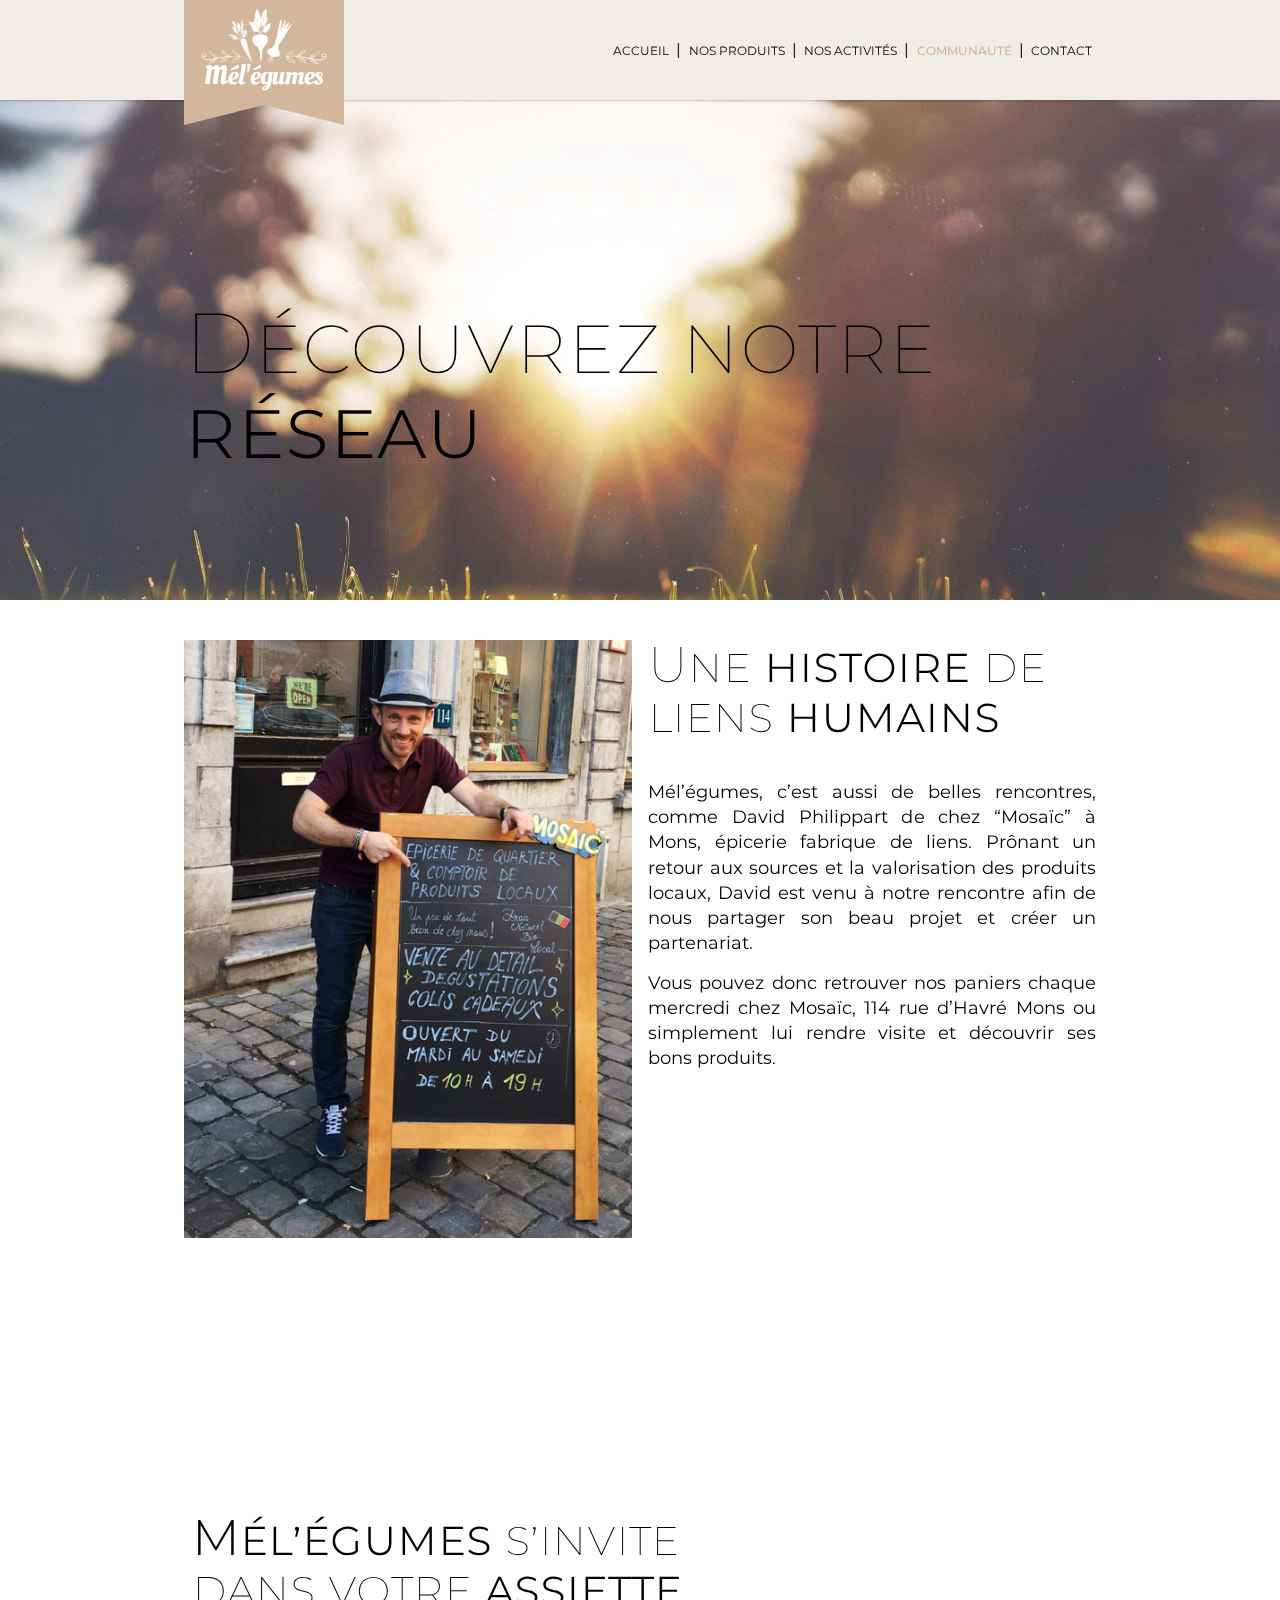
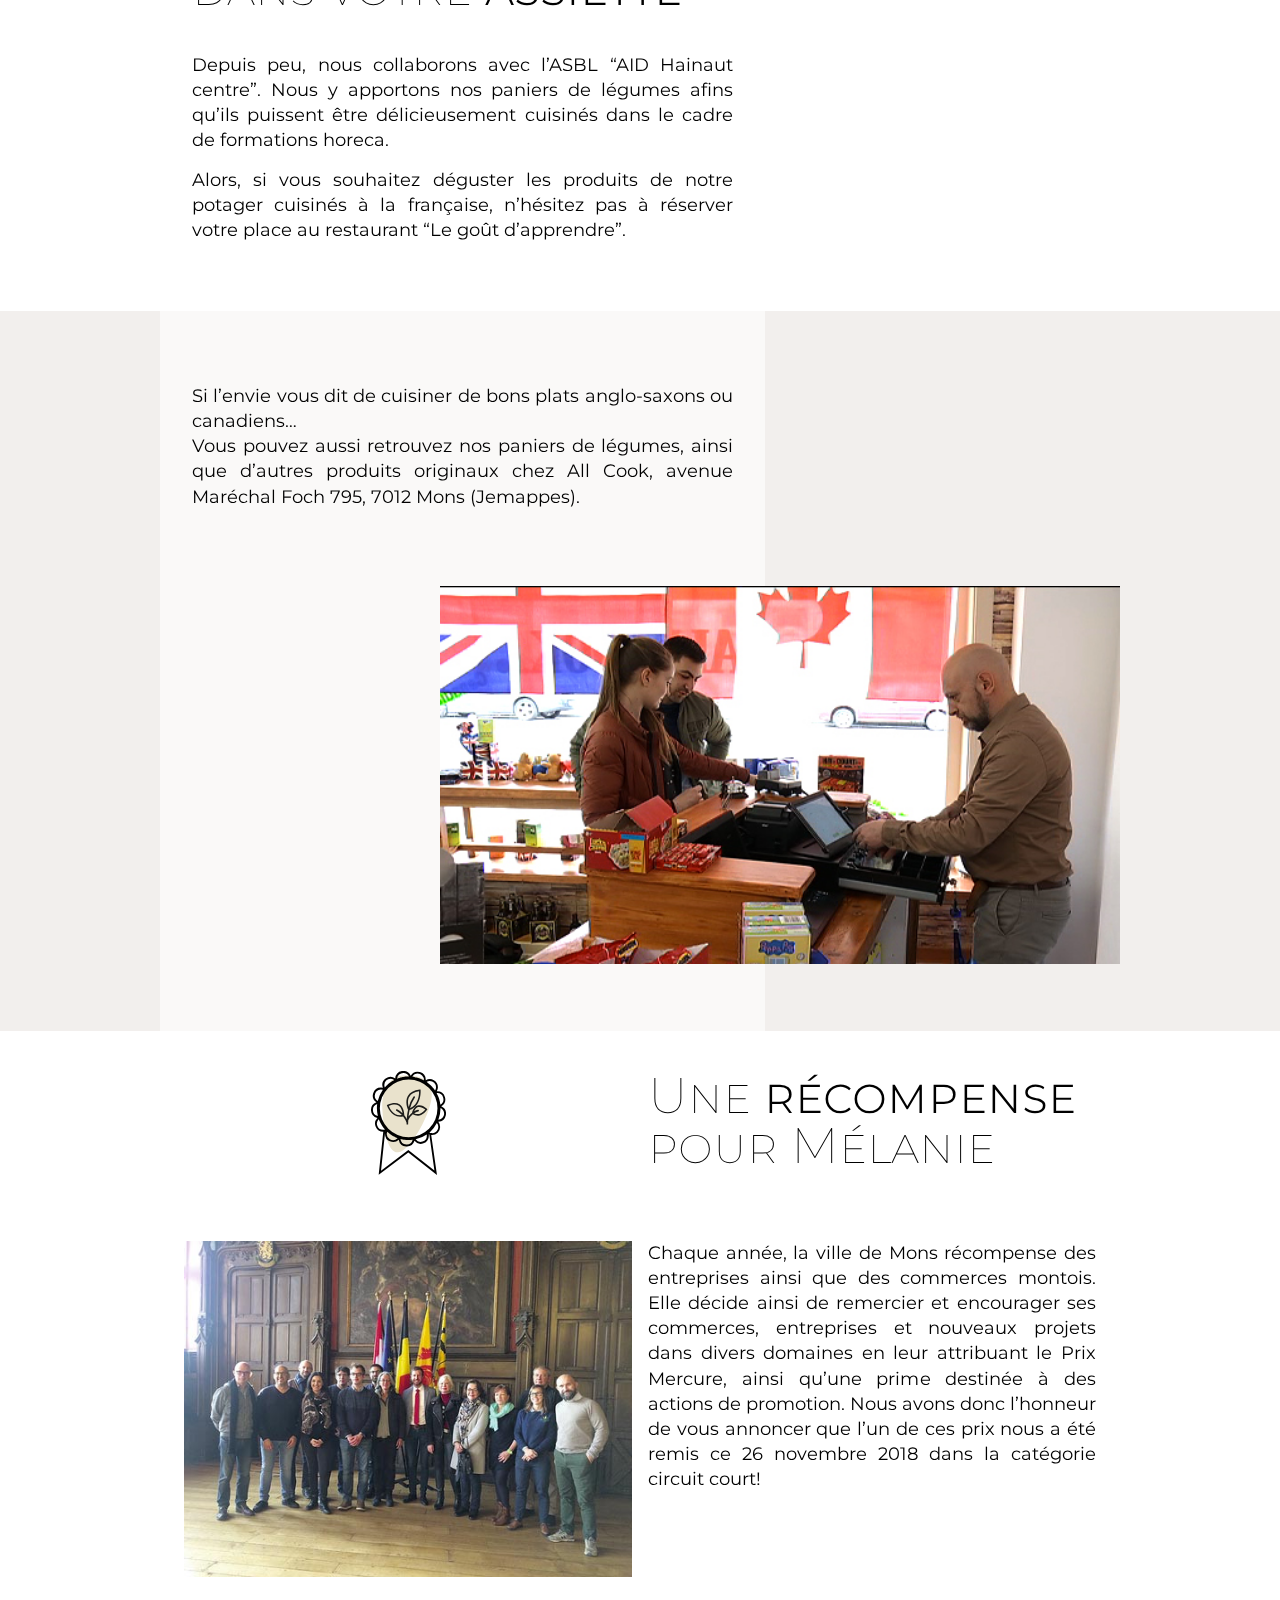
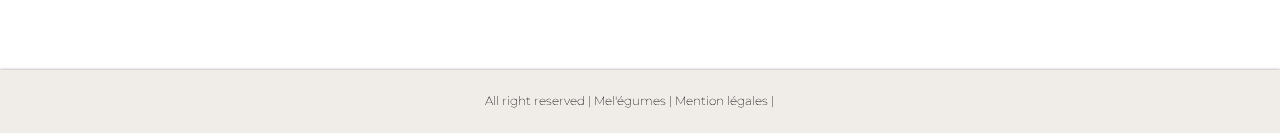
==== communaute.html @ 10652b80 "Communauté: mise en page bureau" ====
<!DOCTYPE html>
<html lang="fr">
<head>
    <meta charset="UTF-8">
    <meta name="viewport" content="width=device-width, initial-scale=1.0">
    <meta http-equiv="X-UA-Compatible" content="ie=edge">
    <title>Mél'égumes - Communauté</title>
    <link rel="stylesheet" href="css/communaute.css">
</head>
<body>
    <header>
        <div class="wrapper header">
            <!-- Logo -->
            <div class="logoCont">
                <img class="logomel" src="img/logo_melegumes.svg" alt="Logo Mél'égumes">
                <svg class="bannerSvg" height="50" width="160">
                    <polygon points="0,0 0,25 80,5 160,25 160,0"/>
                </svg>
            </div>
            <!-- Menu -->
            <div class="menuButton">
                <button onclick="showMenu()">☰</button>
            </div>
            <nav id = "menu">
                <ul class="menu">
                    <li><a href="index.html">Accueil </a> <span class="menu-separator">|</span></li>
                    <li><a href="nos-produits.html">Nos produits </a> <span class="menu-separator">|</span></li>
                    <li><a href="nos-activites.html">Nos activités </a> <span class="menu-separator">|</span></li>
                    <li><a href="communaute.html" class="currentNav">Communauté </a> <span class="menu-separator">|</span></li>
                    <li><a href="contact.html">Contact </a></li>
                </ul>
            </nav>
        </div>
        <script src="js/menu.js"></script>
    </header>

    <section class="intro firstSection parallax-window" data-parallax="scroll" data-image-src="img/commu/bg1.jpg">
        <div class="wrapper">
            <h2>Découvrez notre <strong>réseau</strong></h2>
        </div>
    </section>

    <section class="histoire">
        <div class="wrapper">
            <div class="txtCont">
                <h2>Une <strong>histoire</strong> de liens <strong>humains</strong></h2>
                <p>Mél’égumes, c’est aussi de belles rencontres, comme David Philippart de chez “Mosaïc” à Mons, épicerie fabrique de liens.
                    Prônant un retour aux sources et la valorisation des produits locaux, David est venu à notre rencontre afin de nous partager son beau projet et créer un partenariat.</p>
                <p>Vous pouvez donc retrouver nos paniers chaque mercredi chez Mosaïc, 114 rue d’Havré Mons ou simplement lui rendre visite et découvrir ses bons produits.</p>
            </div> 
            <div class="imgCont">
                <img src="img/commu/img1.jpg" alt="David Philippart et sa boutique Mosaïc">
            </div>
        </div>
    </section>

    <section class="imageFond parallax-window" data-parallax="scroll" data-image-src="img/commu/bg2.jpg"></section>

    <section class="assiette">
        <div class="wrapper">
            <div class="secWrapper">
                <h2><strong>Mél’égumes</strong> s’invite dans votre <strong>assiette</strong></h2>
                <p>Depuis peu, nous collaborons avec l’ASBL “AID Hainaut centre”. Nous y apportons nos paniers de légumes afins qu’ils puissent être délicieusement cuisinés dans le cadre de formations horeca.</p>
                <p class="bigSpace">Alors, si vous souhaitez déguster les produits de notre potager cuisinés à la française, n’hésitez pas à réserver votre place au restaurant “Le goût d’apprendre”.</p>
                <p>Si l’envie vous dit de cuisiner de bons plats anglo-saxons ou canadiens… <br> Vous pouvez aussi retrouvez nos paniers de légumes, ainsi que d’autres produits originaux chez All Cook, avenue Maréchal Foch 795, 7012 Mons (Jemappes).</p>
            </div>
            <div class="imgCont">
                <img src="img/commu/img2.jpg" alt="Un magasin canadien">
            </div>
        </div>
    </section>

    <section class="recompense">
        <div class="wrapper">
            <div class="svgCont">
                <img src="img/commu/icone_prix.svg" alt="Picto prix mercure" width="75px">
            </div>
            <h2>Une <strong>récompense</strong> pour Mélanie</h2>
            <div class="txtCont">
                <p>Chaque année, la ville de Mons récompense des entreprises ainsi que des commerces montois. Elle décide ainsi de remercier et encourager ses commerces, entreprises et nouveaux projets dans divers domaines en leur attribuant le Prix Mercure, ainsi qu’une prime destinée à des actions de promotion. Nous avons donc l’honneur de vous annoncer que l’un de ces prix nous a été remis ce 26 novembre 2018 dans la catégorie circuit court!</p>
            </div>
            <div class="imgCont">
                <img src="img/commu/img3.jpg" alt="Mélanie à la cérémonie du prix Mercure">
            </div>
        </div>
    </section>
    

    <footer>
        <div class="wrapper">
            <p class="textFooter">All right reserved | Mel'égumes | Mention légales | </p>
            <p class="footButton"><a href="https://www.facebook.com/M%C3%A9l%C3%A9gumes-1118822338164204/"><i class="fab fa-facebook-square"></i></a><a href="https://www.instagram.com/mel_egumes_mons/"><i class="fab fa-instagram"></i></a></p>
        </div>
    </footer>

    <script src="vendor/jquery-3.3.1.min.js"></script>
    <script src="vendor/parallax.min.js"></script>
</body>
</html>
---- css/communaute.css ----
/* http://meyerweb.com/eric/tools/css/reset/ 
   v2.0 | 20110126
   License: none (public domain)
*/
@import url("https://fonts.googleapis.com/css?family=Cantarell:400,400i,700");
@import url("https://fonts.googleapis.com/css?family=Montserrat:100,200,300,400,500,700");
@import url("https://fonts.googleapis.com/css?family=Oleo+Script:400,700");
html, body, div, span, applet, object, iframe,
h1, h2, h3, h4, h5, h6, p, blockquote, pre,
a, abbr, acronym, address, big, cite, code,
del, dfn, em, img, ins, kbd, q, s, samp,
small, strike, strong, sub, sup, tt, var,
b, u, i, center,
dl, dt, dd, ol, ul, li,
fieldset, form, label, legend,
table, caption, tbody, tfoot, thead, tr, th, td,
article, aside, canvas, details, embed,
figure, figcaption, footer, header, hgroup,
menu, nav, output, ruby, section, summary,
time, mark, audio, video {
  margin: 0;
  padding: 0;
  border: 0;
  font-size: 100%;
  font: inherit;
  vertical-align: baseline;
}

/* HTML5 display-role reset for older browsers */
article, aside, details, figcaption, figure,
footer, header, hgroup, menu, nav, section {
  display: block;
}

body {
  line-height: 1;
}

ol, ul {
  list-style: none;
}

blockquote, q {
  quotes: none;
}

blockquote:before, blockquote:after,
q:before, q:after {
  content: '';
  content: none;
}

table {
  border-collapse: collapse;
  border-spacing: 0;
}

html {
  -webkit-box-sizing: border-box;
          box-sizing: border-box;
  font-family: 'Montserrat', sans-serif;
  font-size: 100%;
  overflow-x: hidden;
}

*, *:before, *:after {
  -webkit-box-sizing: inherit;
          box-sizing: inherit;
}

body {
  margin: 0;
  padding: 0;
  overflow-x: hidden;
}

.wrapper {
  max-width: 60em;
  margin: 0 auto;
  padding: 0 1.5em;
  height: 100%;
}

.espace {
  height: 500px;
}

.invisible {
  display: none;
}

header {
  position: fixed;
  top: 0;
  left: 0;
  z-index: 100;
  width: 100%;
  height: 4.375em;
  background-color: #f0ede9;
  -webkit-box-shadow: 0 1px 2px #0000003d;
          box-shadow: 0 1px 2px #0000003d;
}

.firstSection {
  margin-top: 4.375em;
}

.header {
  display: -webkit-box;
  display: -ms-flexbox;
  display: flex;
  -webkit-box-pack: justify;
      -ms-flex-pack: justify;
          justify-content: space-between;
  -webkit-box-align: center;
      -ms-flex-align: center;
          align-items: center;
  height: 100%;
  padding-left: 0;
}

.logoCont {
  display: -webkit-box;
  display: -ms-flexbox;
  display: flex;
  -webkit-box-align: center;
      -ms-flex-align: center;
          align-items: center;
  -webkit-box-pack: center;
      -ms-flex-pack: center;
          justify-content: center;
  width: 7.5em;
  height: 100%;
  background-color: #dead65;
}

.bannerSvg {
  display: none;
  fill: #dead65;
}

.logomel {
  height: 85%;
  -ms-grid-column-align: end;
      justify-self: end;
  fill: white;
}

.menuButton button {
  border: none;
  font-size: 38px;
  background-color: transparent;
  padding: 0;
}

nav {
  position: fixed;
  right: calc( -100vw + 7.5em);
  top: 4.375em;
  z-index: 1;
  background-color: #f0ede9;
  height: 100%;
  text-transform: uppercase;
  -ms-grid-column-align: end;
      justify-self: end;
  width: calc(100vw - 7.5em);
  -webkit-transition: -webkit-transform 0.5s;
  transition: -webkit-transform 0.5s;
  -o-transition: transform 0.5s;
  transition: transform 0.5s;
  transition: transform 0.5s, -webkit-transform 0.5s;
}

.showNav {
  -webkit-transform: translateX(calc( -100vw + 7.5em));
      -ms-transform: translateX(calc( -100vw + 7.5em));
          transform: translateX(calc( -100vw + 7.5em));
  -webkit-transition: -webkit-transform 0.5s;
  transition: -webkit-transform 0.5s;
  -o-transition: transform 0.5s;
  transition: transform 0.5s;
  transition: transform 0.5s, -webkit-transform 0.5s;
}

.menu {
  margin: 0;
  padding: 0;
  list-style: none;
}

.menu li {
  font-family: 'Montserrat', sans-serif;
  font-weight: 300;
  text-align: right;
}

.menu li a {
  text-decoration: none;
  color: #000;
  display: inline-block;
  width: 100%;
  font-size: 1.25em;
  padding: 0.6em 1.25em 0.6em 0;
}

.menu li a:hover {
  background-color: #dead65;
}

.menu .menu-separator {
  display: none;
}

.menu .currentNav {
  background-color: #dead65;
  font-weight: 500;
}

@media screen and (max-height: 350px) {
  nav {
    width: 10.625em;
  }
  .menu li a {
    font-size: 1.125em;
    padding: 0.66667em 0.66667em;
  }
}

@media screen and (min-width: 415px) {
  nav {
    right: -13.75em;
    width: 13.75em;
  }
  .showNav {
    -webkit-transform: translateX(-13.75em);
        -ms-transform: translateX(-13.75em);
            transform: translateX(-13.75em);
  }
}

@media screen and (min-width: 801px) {
  header {
    height: 6.25em;
  }
  .header {
    padding-left: 1.5em;
  }
  .firstSection {
    margin-top: 6.25em;
  }
  .logoCont {
    width: 10em;
    position: relative;
  }
  .bannerSvg {
    display: block;
    position: absolute;
    left: 0;
    bottom: -3.125em;
  }
  nav {
    position: static;
    -webkit-transform: unset;
        -ms-transform: unset;
            transform: unset;
    width: unset;
    height: unset;
    -webkit-transition: none;
    -o-transition: none;
    transition: none;
  }
  .menuButton {
    display: none;
  }
  .menu li {
    display: inline;
    font-weight: 400;
  }
  .menu li a {
    padding: 0.3125em;
    display: inline;
    font-size: 0.75em;
  }
  .menu li a:hover {
    background-color: unset;
    color: #dead65;
  }
  .menu .menu-separator {
    display: unset;
  }
  .menu .currentNav {
    background-color: unset;
    color: #dead65;
  }
  .showNav {
    -webkit-transform: none;
        -ms-transform: none;
            transform: none;
    -webkit-transition: none;
    -o-transition: none;
    transition: none;
  }
}

.logoCont {
  background-color: #d2b79d;
}

.bannerSvg {
  fill: #d2b79d;
}

.menu li a:hover, .menu .currentNav {
  background-color: #d2b79d;
  color: white;
}

@media screen and (min-width: 769px) {
  .menu li a:hover {
    background-color: unset;
    color: #d2b79d;
  }
  .menu .currentNav {
    background-color: unset;
    color: #d2b79d;
  }
}

h2 {
  font-variant: small-caps;
  font-size: 2em;
  font-weight: 300;
  margin-bottom: .8em;
}

strong {
  font-weight: 500;
}

p {
  font-size: 1.125em;
  margin-bottom: .8em;
  line-height: 1.4em;
  text-align: justify;
}

img {
  width: 100%;
}

.imgCont {
  min-width: 100%;
}

.intro {
  padding-top: 1.25em;
  height: 13.75em;
}

.intro h2 {
  font-size: 2.5em;
}

.histoire {
  padding-top: 2.5em;
  padding-bottom: 2.5em;
}

.imageFond {
  height: 15em;
}

.assiette {
  padding-top: 2.5em;
  padding-bottom: 2.5em;
  background-color: #f2efed;
}

.recompense {
  padding-top: 2.5em;
  padding-bottom: 2.5em;
}

.recompense .svgCont {
  width: 4.6875em;
  text-align: center;
  margin: 0 auto;
  margin-bottom: 1.25em;
}

@media screen and (min-width: 725px) {
  h2 {
    font-size: 3.125em;
    font-weight: 100;
  }
  strong {
    font-weight: 300;
  }
  .intro {
    padding-top: 12.5em;
    height: 31.25em;
  }
  .intro h2 {
    font-size: 5.3125em;
  }
  .imgCont {
    min-width: unset;
  }
  .histoire .wrapper {
    display: -ms-grid;
    display: grid;
    grid-column-gap: 1em;
    -ms-grid-columns: 1fr 1fr;
        grid-template-columns: 1fr 1fr;
        grid-template-areas: "img txt";
  }
  .histoire .txtCont {
    -ms-grid-row: 1;
    -ms-grid-column: 2;
    grid-area: txt;
  }
  .histoire .imgCont {
    -ms-grid-row: 2;
    -ms-grid-column: 1;
    grid-area: img;
    width: 100%;
  }
  .imageFond {
    height: 70vh;
  }
  .imageFond .wrapper {
    position: relative;
  }
  .secWrapper {
    position: absolute;
    bottom: 0;
    left: 0;
    background-color: rgba(255, 255, 255, 0.6);
    width: 37.8125em;
    height: 71.875em;
    padding: 2em;
  }
  .bigSpace {
    padding-bottom: 7em;
  }
  .assiette {
    padding: 0;
    height: 45em;
  }
  .assiette .wrapper {
    position: relative;
  }
  .assiette .imgCont {
    position: absolute;
    right: 0;
    bottom: 4em;
    width: 42.5em;
  }
  .recompense .wrapper {
    display: -ms-grid;
    display: grid;
    -ms-grid-columns: 1fr 1fr;
        grid-template-columns: 1fr 1fr;
    -ms-grid-rows: 6.625em auto;
        grid-template-rows: 6.625em auto;
    grid-column-gap: 1em;
    grid-row-gap: 4em;
        grid-template-areas: "svg	title" "img	para";
  }
  .recompense .svgCont {
    -ms-grid-row: 1;
    -ms-grid-column: 1;
    grid-area: svg;
  }
  .recompense h2 {
    -ms-grid-row: 1;
    -ms-grid-column: 2;
    grid-area: title;
  }
  .recompense .txtCont {
    -ms-grid-row: 2;
    -ms-grid-column: 2;
    grid-area: para;
  }
  .recompense .imgCont {
    -ms-grid-row: 2;
    -ms-grid-column: 1;
    grid-area: img;
  }
}

footer {
  -webkit-box-shadow: 0 -1px 2px #0000003d;
          box-shadow: 0 -1px 2px #0000003d;
  margin-top: 50px;
  background-color: #f0ede9;
  padding: 0.9375em 0;
}

footer .wrapper {
  display: -webkit-box;
  display: -ms-flexbox;
  display: flex;
  -webkit-box-align: center;
      -ms-flex-align: center;
          align-items: center;
  -webkit-box-pack: center;
      -ms-flex-pack: center;
          justify-content: center;
  -ms-flex-wrap: wrap;
      flex-wrap: wrap;
}

footer p {
  display: inline-block;
  margin: 0;
}

.textFooter {
  font-family: 'Montserrat', sans-serif;
  text-align: center;
  font-weight: 200;
  font-size: 0.75em;
}

.footButton {
  font-size: 1.5em;
  text-align: center;
}

.footButton a {
  color: black;
  margin-left: 0.4375em;
}

.footButton a:hover {
  color: #dead65;
}

@media screen and (max-width: 390px) {
  .textFooter {
    font-size: 0.625em;
  }
  .footButton {
    font-size: 1em;
  }
  .footButton a {
    margin-left: 0.625em;
  }
}
/*# sourceMappingURL=communaute.css.map */
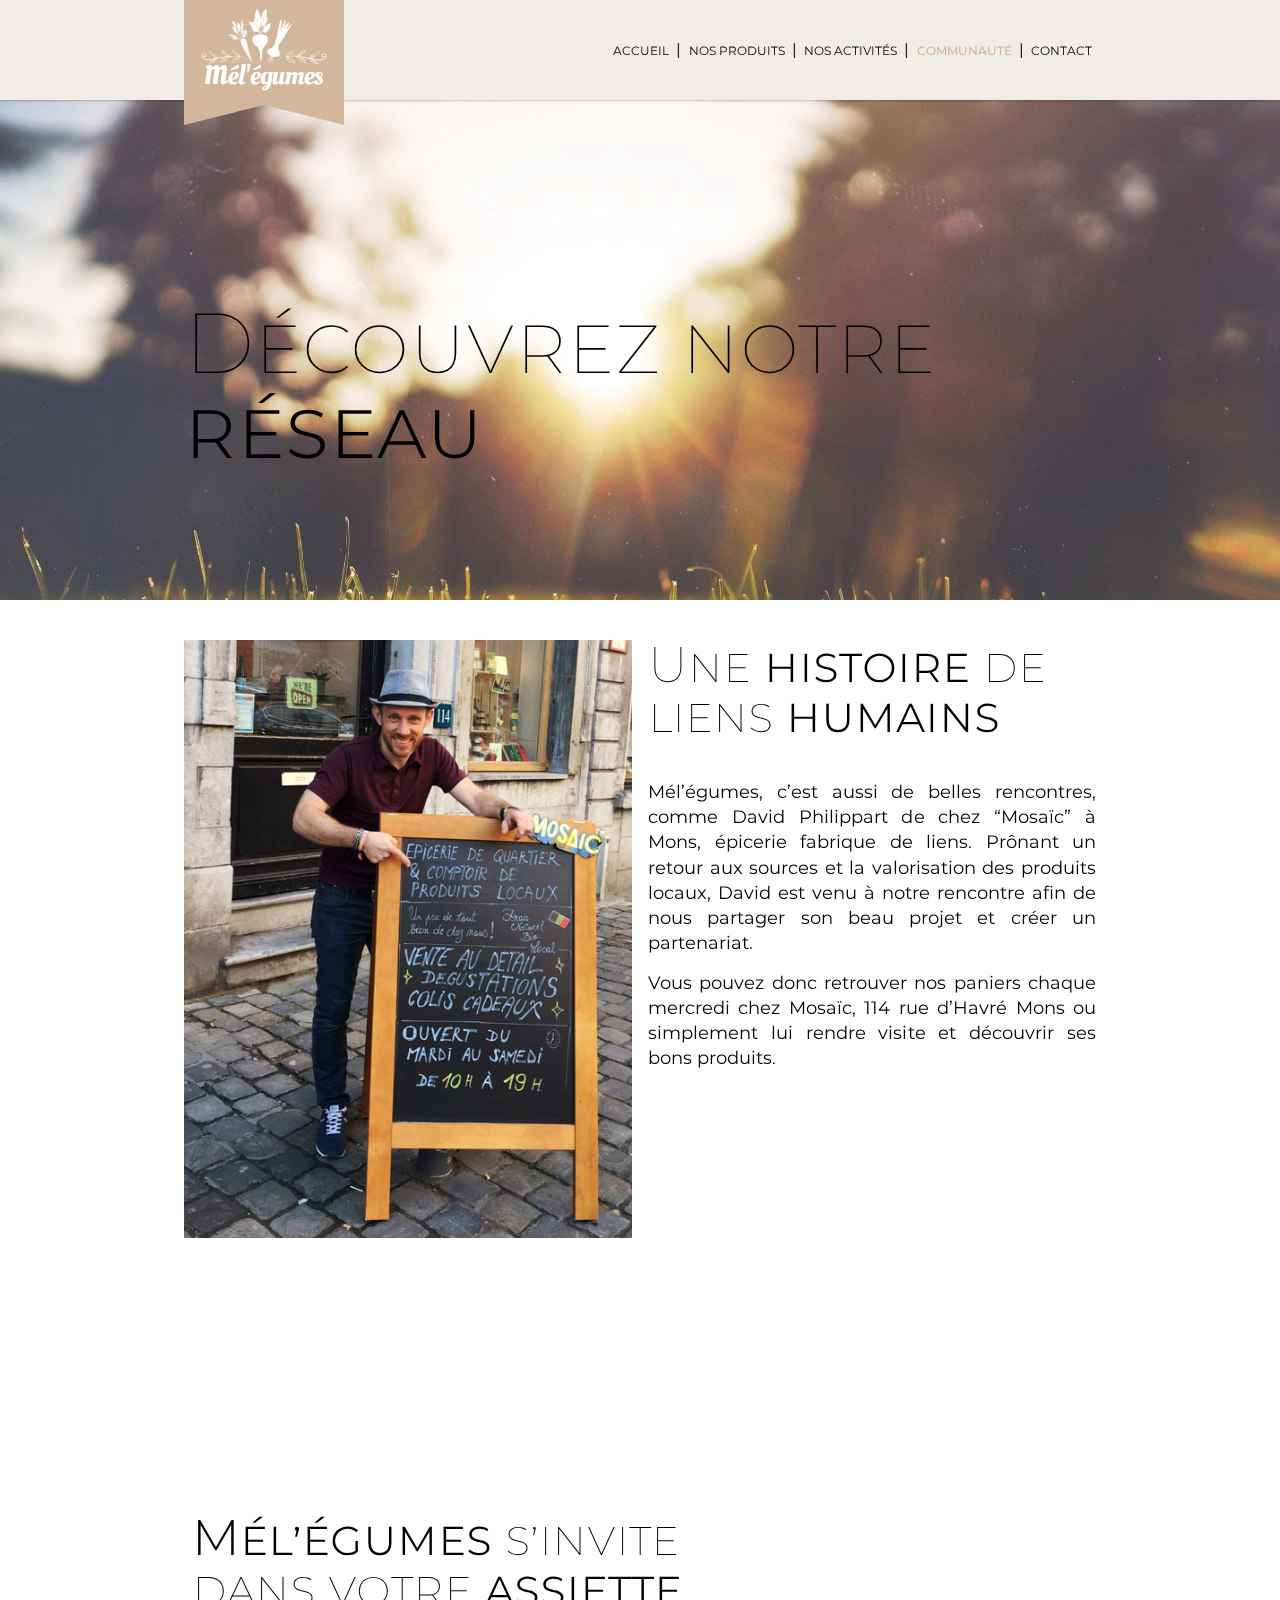
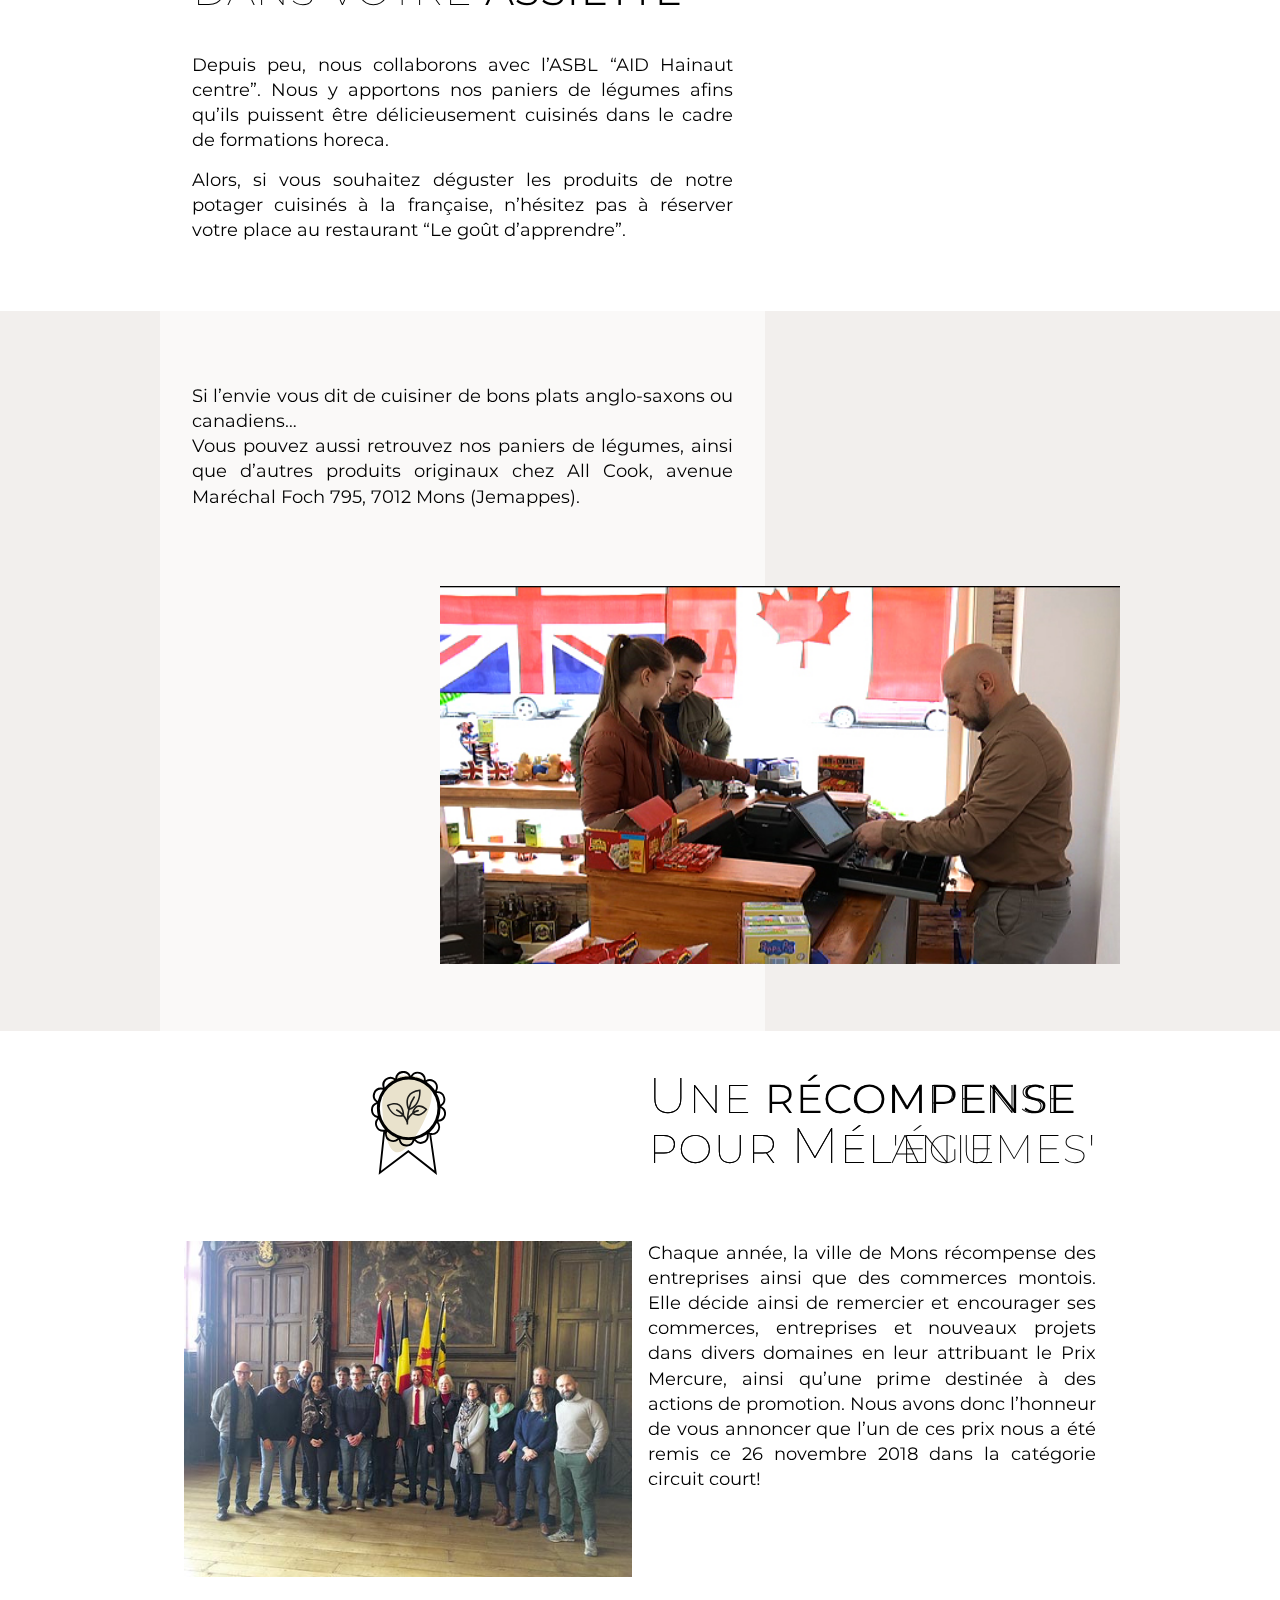
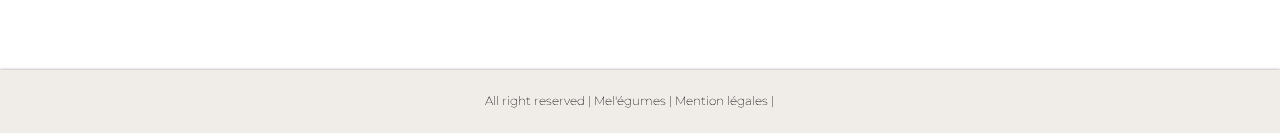
==== commit 9870073f: "Résolution de conflit" ====
--- a/communaute.html
+++ b/communaute.html
@@ -75,6 +75,7 @@
             <div class="svgCont">
                 <img src="img/commu/icone_prix.svg" alt="Picto prix mercure" width="75px">
             </div>
+            <h2>Une récompense pour Mél'égumes'</h2>
             <h2>Une <strong>récompense</strong> pour Mélanie</h2>
             <div class="txtCont">
                 <p>Chaque année, la ville de Mons récompense des entreprises ainsi que des commerces montois. Elle décide ainsi de remercier et encourager ses commerces, entreprises et nouveaux projets dans divers domaines en leur attribuant le Prix Mercure, ainsi qu’une prime destinée à des actions de promotion. Nous avons donc l’honneur de vous annoncer que l’un de ces prix nous a été remis ce 26 novembre 2018 dans la catégorie circuit court!</p>
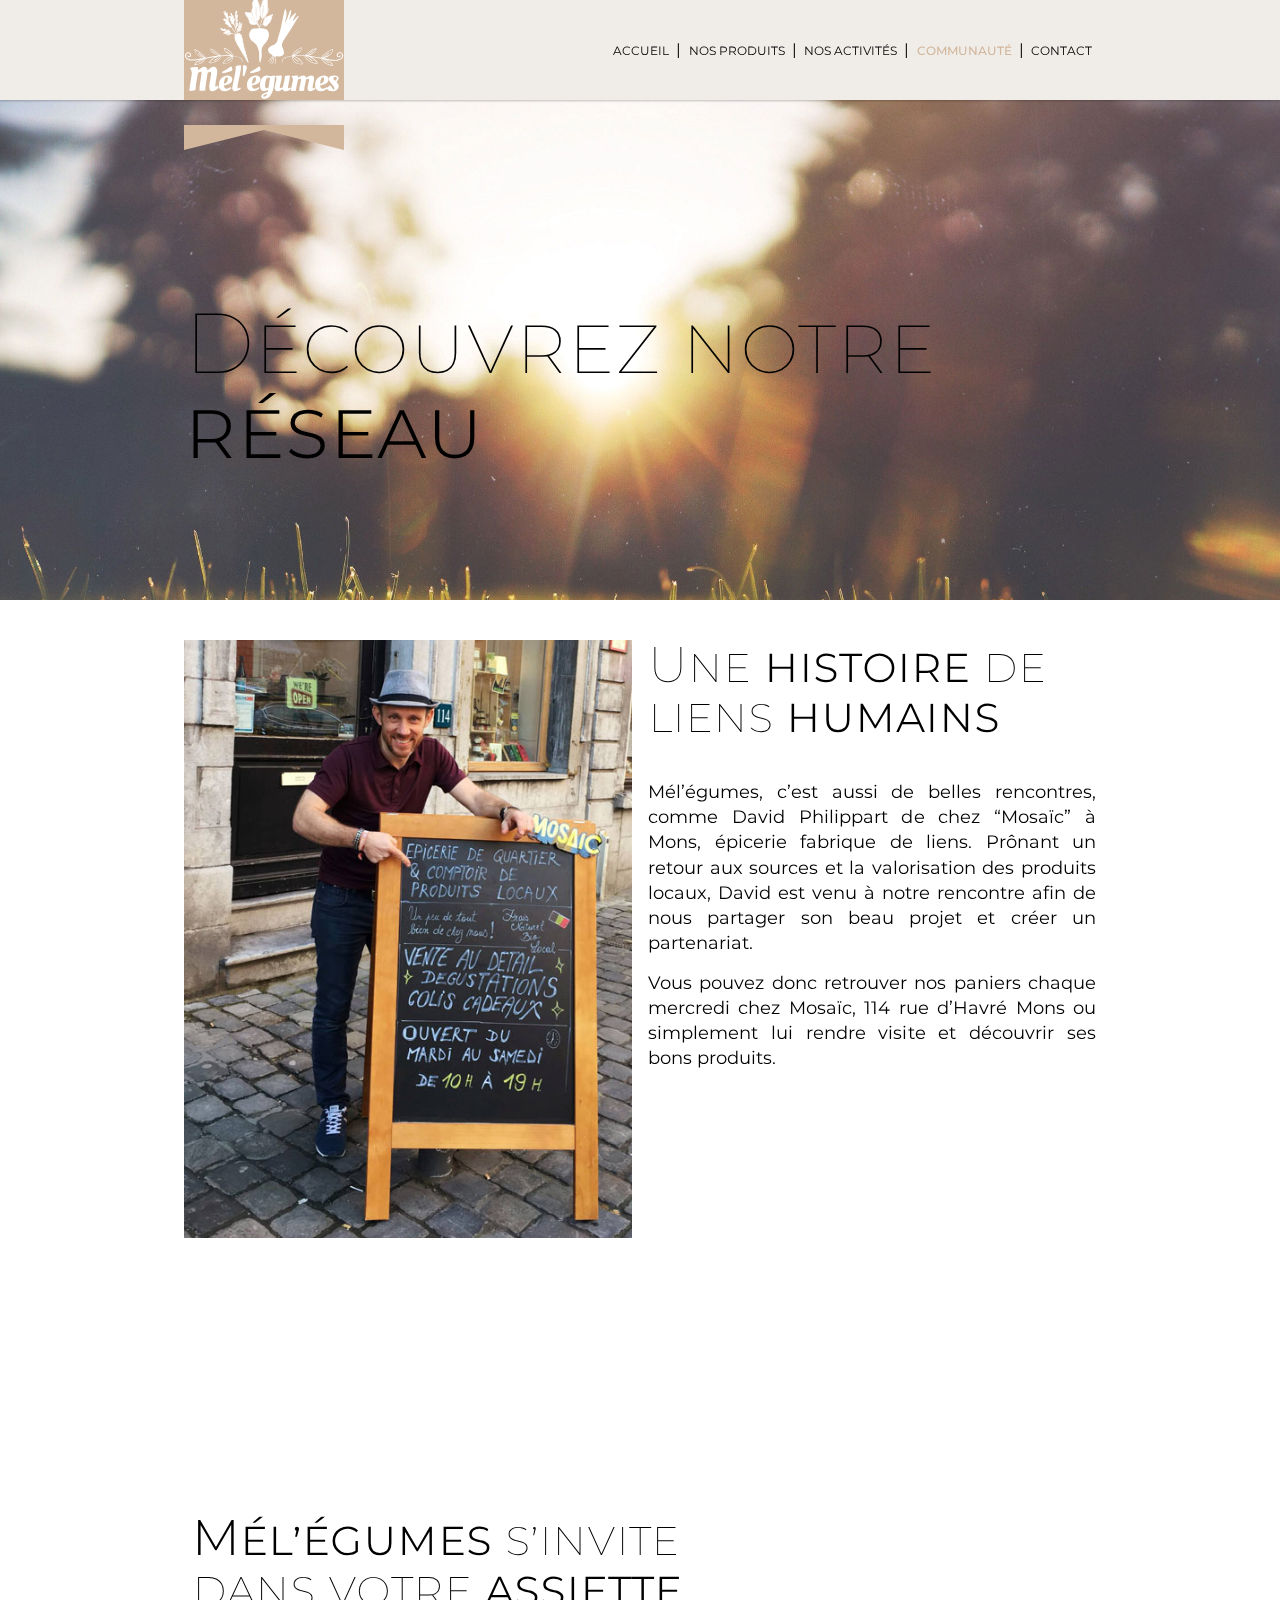
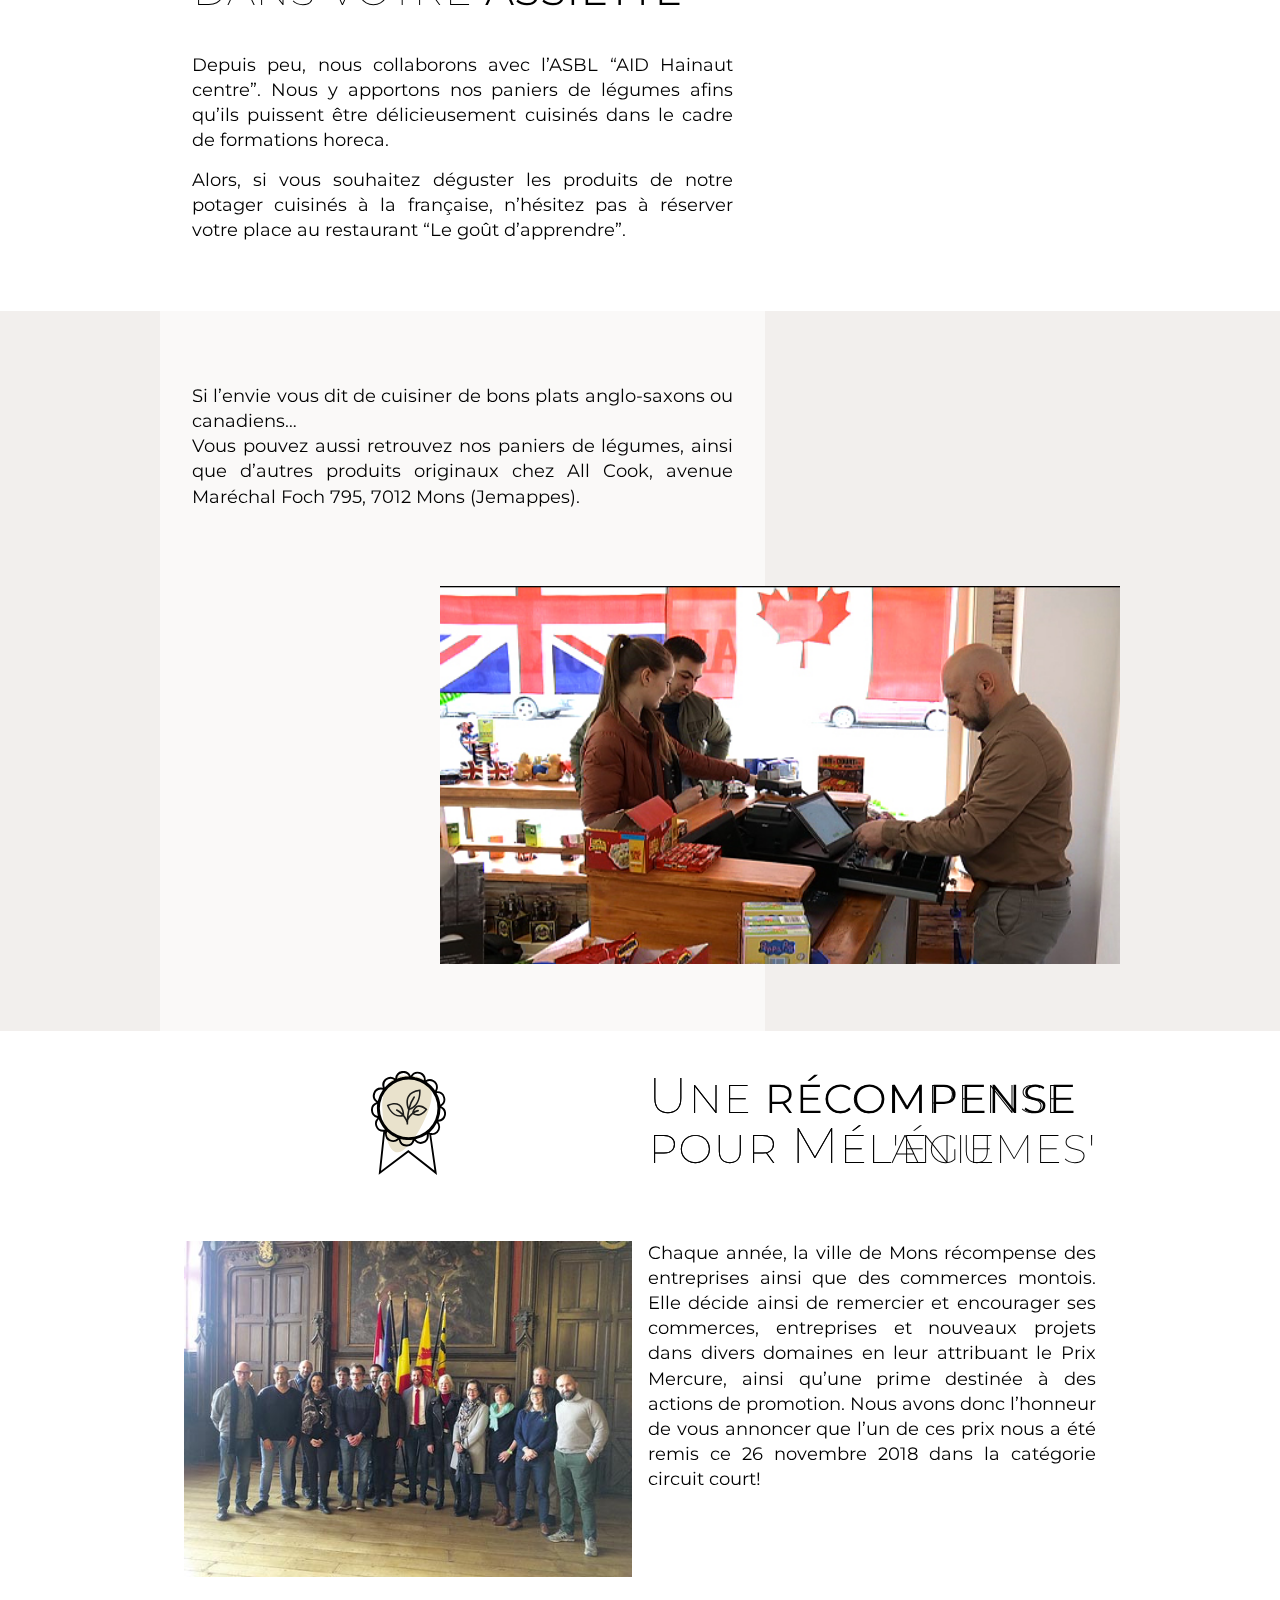
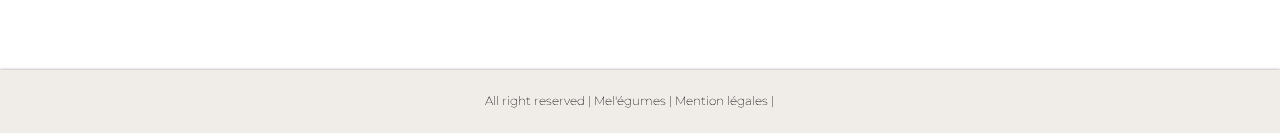
==== commit e8588496: "Général: ajout d'un lien dans le logo mel'egumes du header ainsi que h1" ====
--- a/communaute.html
+++ b/communaute.html
@@ -12,8 +12,8 @@
         <div class="wrapper header">
             <!-- Logo -->
             <div class="logoCont">
-                <img class="logomel" src="img/logo_melegumes.svg" alt="Logo Mél'égumes">
-                <svg class="bannerSvg" height="50" width="160">
+                <h1><a href="index.html"><img class="logomel" src="img/logo_melegumes.svg" alt="Logo Mél'égumes"></a></h1>
+                <svg class="bannerSvg" height="25" width="160">
                     <polygon points="0,0 0,25 80,5 160,25 160,0"/>
                 </svg>
             </div>
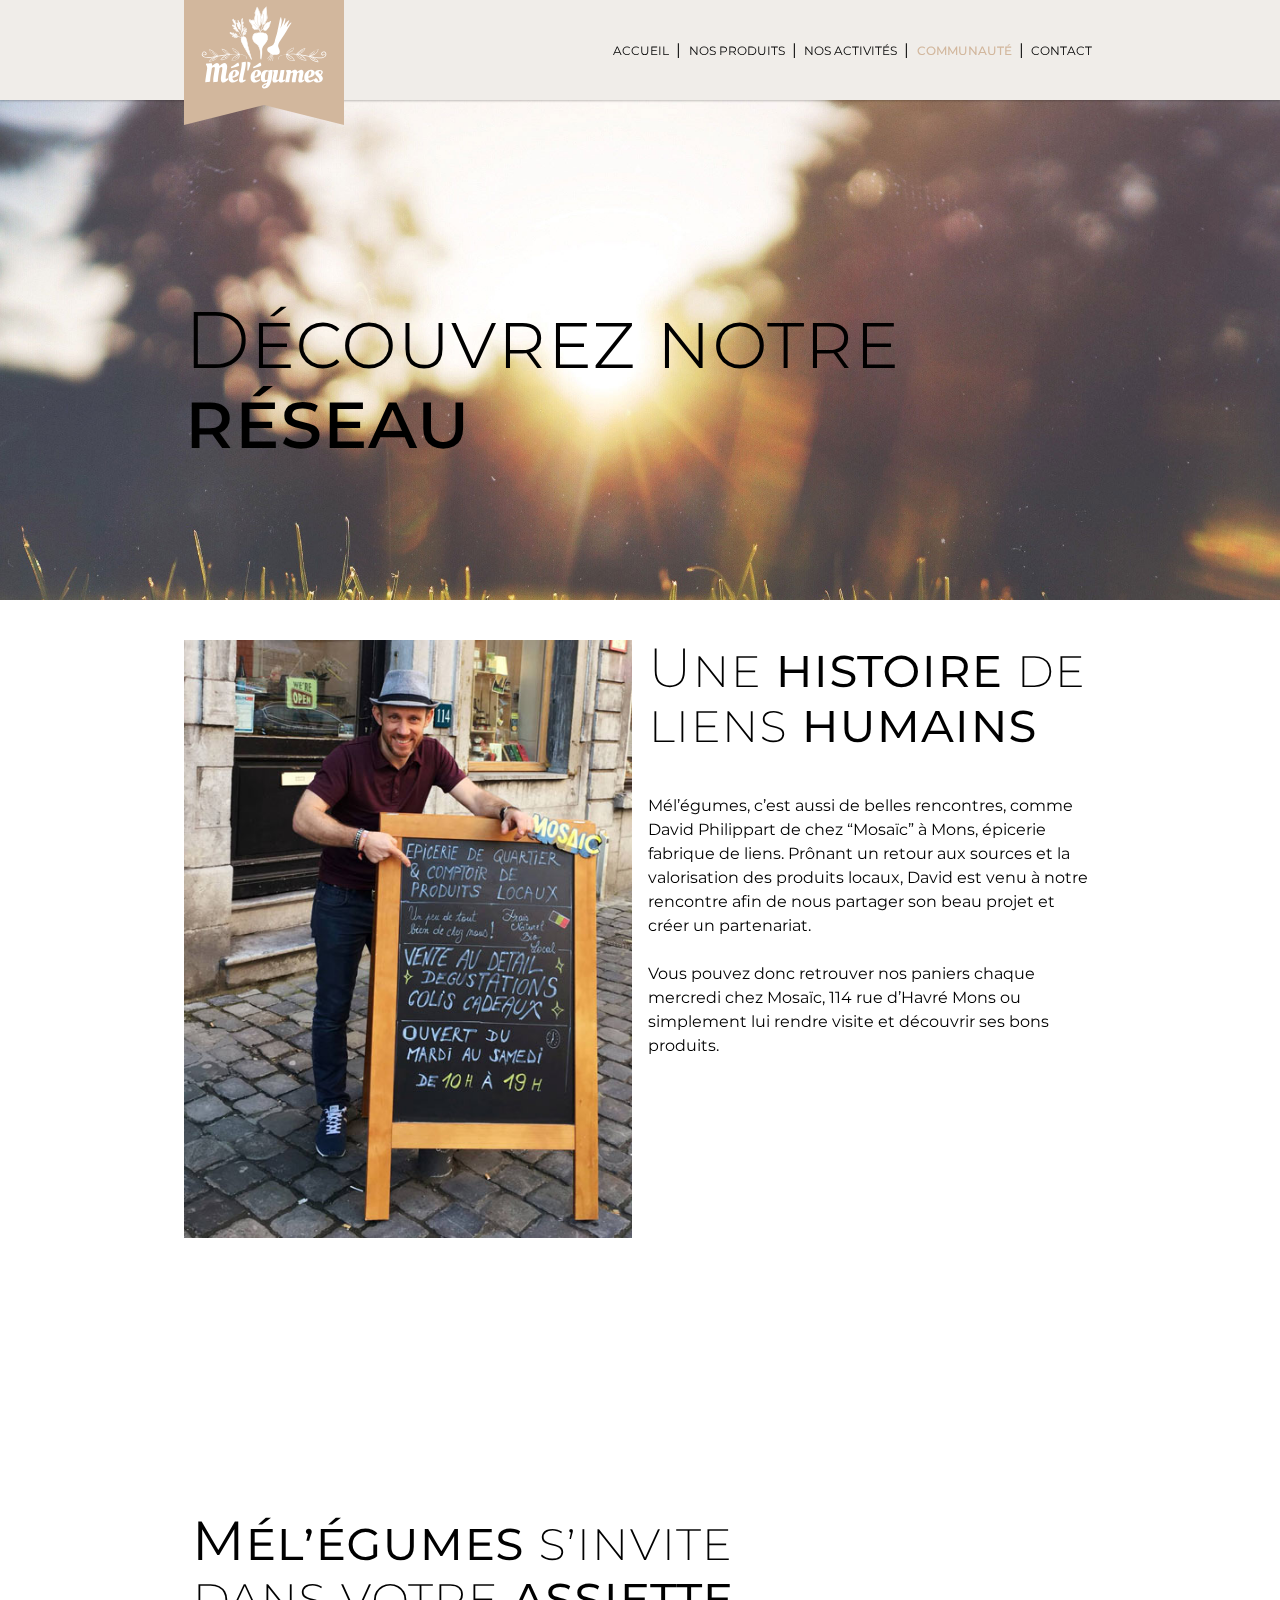
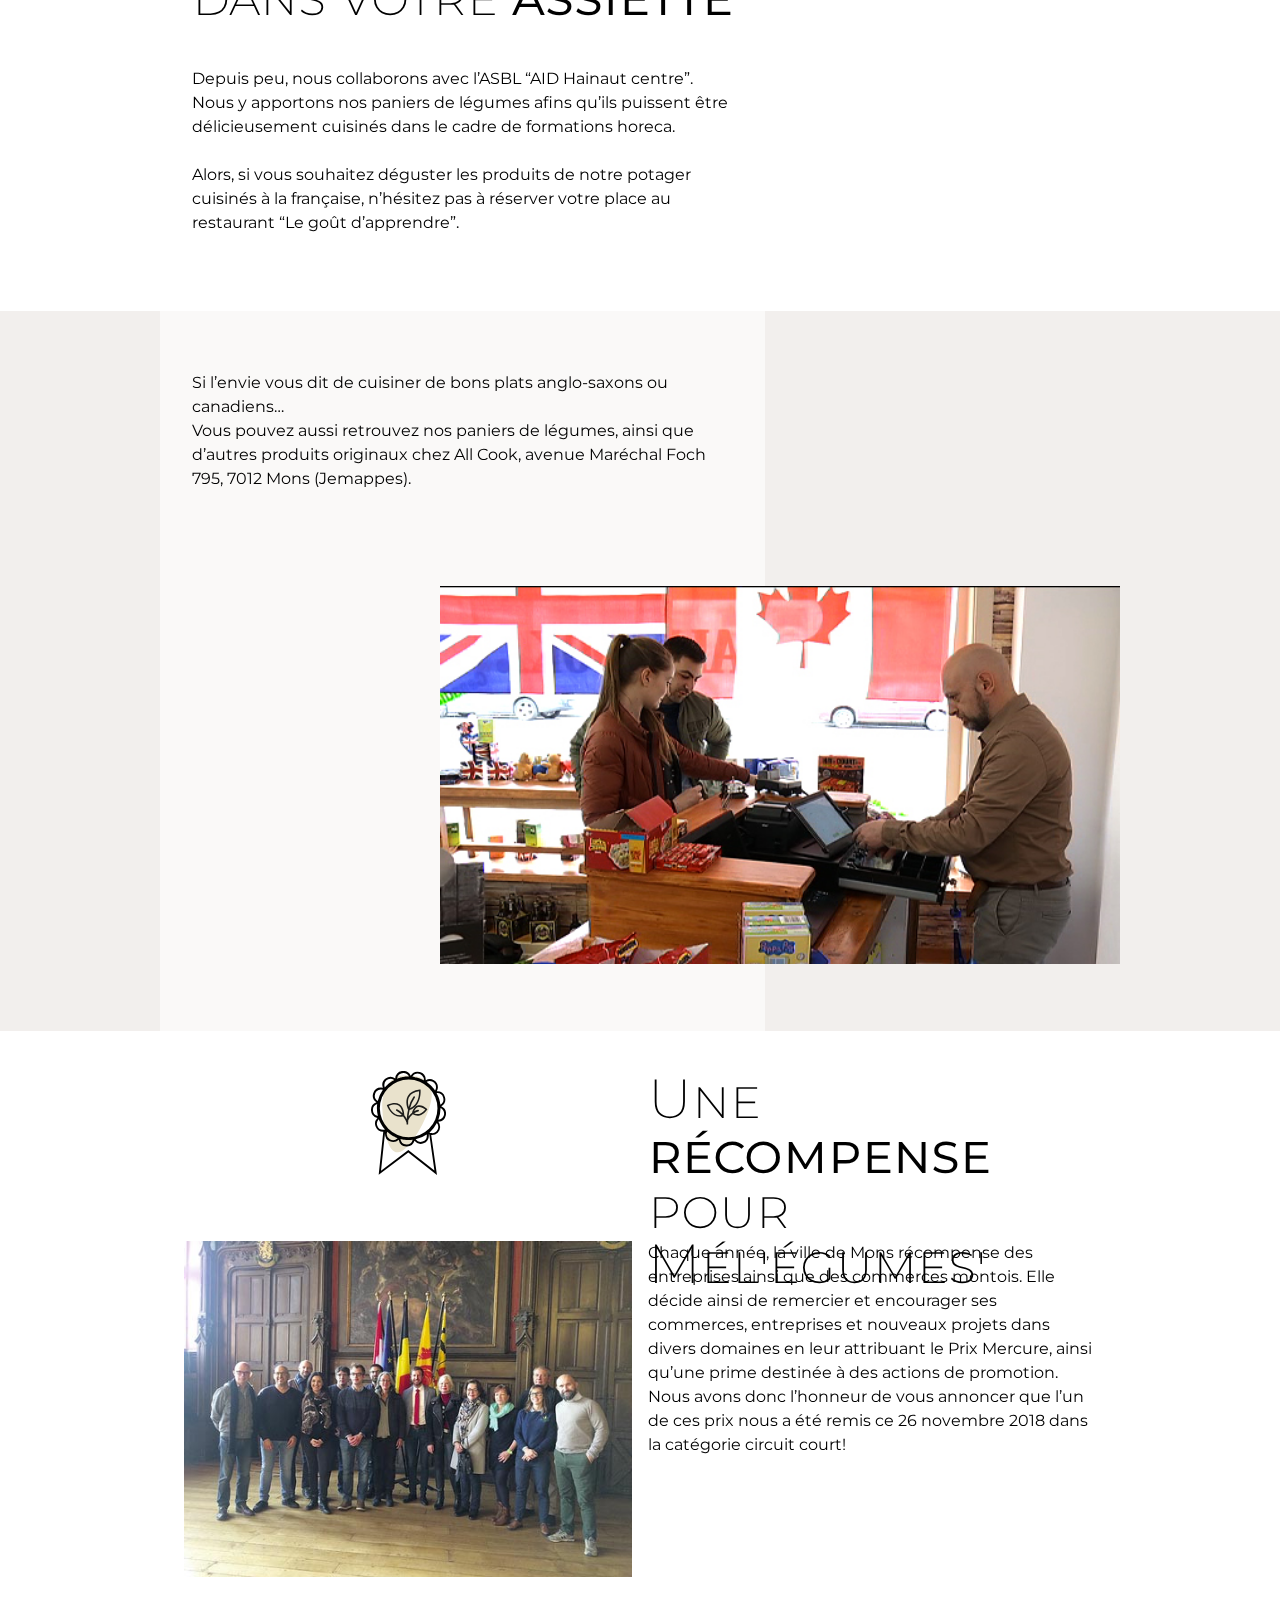
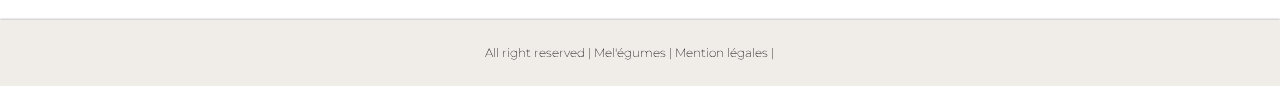
==== commit 33a9eb5c: "Modification des sémantiques et globalisation des styles" ====
--- a/communaute.html
+++ b/communaute.html
@@ -36,14 +36,14 @@
 
     <section class="intro firstSection parallax-window" data-parallax="scroll" data-image-src="img/commu/bg1.jpg">
         <div class="wrapper">
-            <h2>Découvrez notre <strong>réseau</strong></h2>
+            <h2>Découvrez notre <br>     <strong>réseau</strong></h2>
         </div>
     </section>
 
     <section class="histoire">
         <div class="wrapper">
             <div class="txtCont">
-                <h2>Une <strong>histoire</strong> de liens <strong>humains</strong></h2>
+                <h3>Une <strong>histoire</strong> de liens <strong>humains</strong></h3>
                 <p>Mél’égumes, c’est aussi de belles rencontres, comme David Philippart de chez “Mosaïc” à Mons, épicerie fabrique de liens.
                     Prônant un retour aux sources et la valorisation des produits locaux, David est venu à notre rencontre afin de nous partager son beau projet et créer un partenariat.</p>
                 <p>Vous pouvez donc retrouver nos paniers chaque mercredi chez Mosaïc, 114 rue d’Havré Mons ou simplement lui rendre visite et découvrir ses bons produits.</p>
@@ -59,7 +59,7 @@
     <section class="assiette">
         <div class="wrapper">
             <div class="secWrapper">
-                <h2><strong>Mél’égumes</strong> s’invite dans votre <strong>assiette</strong></h2>
+                <h3><strong>Mél’égumes</strong> s’invite dans votre <strong>assiette</strong></h3>
                 <p>Depuis peu, nous collaborons avec l’ASBL “AID Hainaut centre”. Nous y apportons nos paniers de légumes afins qu’ils puissent être délicieusement cuisinés dans le cadre de formations horeca.</p>
                 <p class="bigSpace">Alors, si vous souhaitez déguster les produits de notre potager cuisinés à la française, n’hésitez pas à réserver votre place au restaurant “Le goût d’apprendre”.</p>
                 <p>Si l’envie vous dit de cuisiner de bons plats anglo-saxons ou canadiens… <br> Vous pouvez aussi retrouvez nos paniers de légumes, ainsi que d’autres produits originaux chez All Cook, avenue Maréchal Foch 795, 7012 Mons (Jemappes).</p>
@@ -75,8 +75,7 @@
             <div class="svgCont">
                 <img src="img/commu/icone_prix.svg" alt="Picto prix mercure" width="75px">
             </div>
-            <h2>Une récompense pour Mél'égumes'</h2>
-            <h2>Une <strong>récompense</strong> pour Mélanie</h2>
+            <h3>Une <strong>récompense</strong> pour Mél'égumes'</h3>
             <div class="txtCont">
                 <p>Chaque année, la ville de Mons récompense des entreprises ainsi que des commerces montois. Elle décide ainsi de remercier et encourager ses commerces, entreprises et nouveaux projets dans divers domaines en leur attribuant le Prix Mercure, ainsi qu’une prime destinée à des actions de promotion. Nous avons donc l’honneur de vous annoncer que l’un de ces prix nous a été remis ce 26 novembre 2018 dans la catégorie circuit court!</p>
             </div>
--- a/css/communaute.css
+++ b/css/communaute.css
@@ -89,6 +89,48 @@
   display: none;
 }
 
+p {
+  font-size: 100%;
+  margin-bottom: 1.5em;
+  line-height: 1.5em;
+}
+
+h2 {
+  font-size: 3.75em;
+  font-weight: 300;
+  font-variant: small-caps;
+}
+
+h2 strong {
+  font-weight: 500;
+}
+
+h3 {
+  font-size: 2.625em;
+  font-weight: 200;
+  margin-bottom: .8em;
+  font-variant: small-caps;
+}
+
+h3 strong {
+  font-weight: 400;
+}
+
+h4 {
+  font-size: 1.875em;
+  font-weight: 300;
+  margin-bottom: .5em;
+}
+
+@media screen and (min-width: 725px) {
+  h2 {
+    font-size: 5em;
+  }
+  h3 {
+    font-size: 3.4375em;
+  }
+}
+
 header {
   position: fixed;
   top: 0;
@@ -132,6 +174,11 @@
   width: 7.5em;
   height: 100%;
   background-color: #dead65;
+}
+
+.logoCont h1 {
+  height: 100%;
+  margin-top: .8em;
 }
 
 .bannerSvg {
@@ -256,7 +303,7 @@
     display: block;
     position: absolute;
     left: 0;
-    bottom: -3.125em;
+    bottom: -1.5625em;
   }
   nav {
     position: static;
@@ -326,24 +373,6 @@
   }
 }
 
-h2 {
-  font-variant: small-caps;
-  font-size: 2em;
-  font-weight: 300;
-  margin-bottom: .8em;
-}
-
-strong {
-  font-weight: 500;
-}
-
-p {
-  font-size: 1.125em;
-  margin-bottom: .8em;
-  line-height: 1.4em;
-  text-align: justify;
-}
-
 img {
   width: 100%;
 }
@@ -355,10 +384,6 @@
 .intro {
   padding-top: 1.25em;
   height: 13.75em;
-}
-
-.intro h2 {
-  font-size: 2.5em;
 }
 
 .histoire {
@@ -389,19 +414,9 @@
 }
 
 @media screen and (min-width: 725px) {
-  h2 {
-    font-size: 3.125em;
-    font-weight: 100;
-  }
-  strong {
-    font-weight: 300;
-  }
   .intro {
     padding-top: 12.5em;
     height: 31.25em;
-  }
-  .intro h2 {
-    font-size: 5.3125em;
   }
   .imgCont {
     min-width: unset;
@@ -493,7 +508,6 @@
 footer {
   -webkit-box-shadow: 0 -1px 2px #0000003d;
           box-shadow: 0 -1px 2px #0000003d;
-  margin-top: 50px;
   background-color: #f0ede9;
   padding: 0.9375em 0;
 }
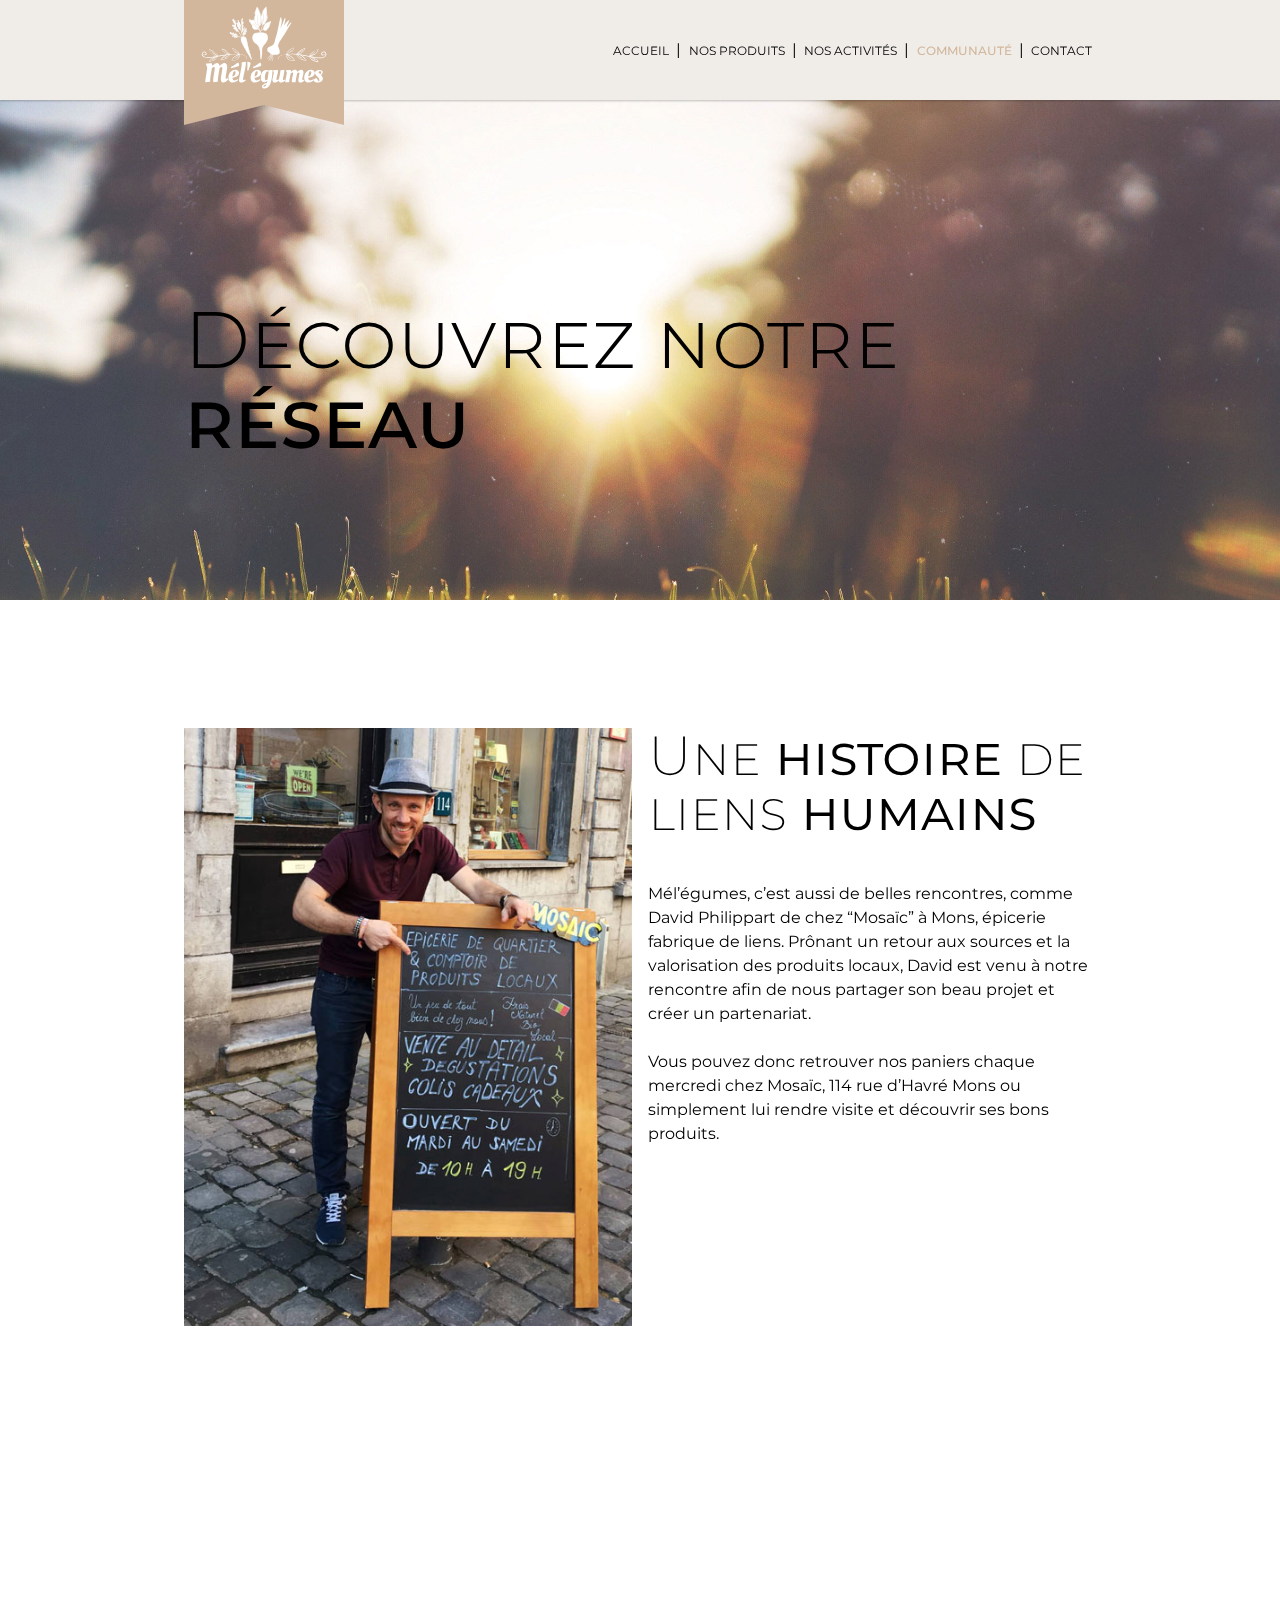
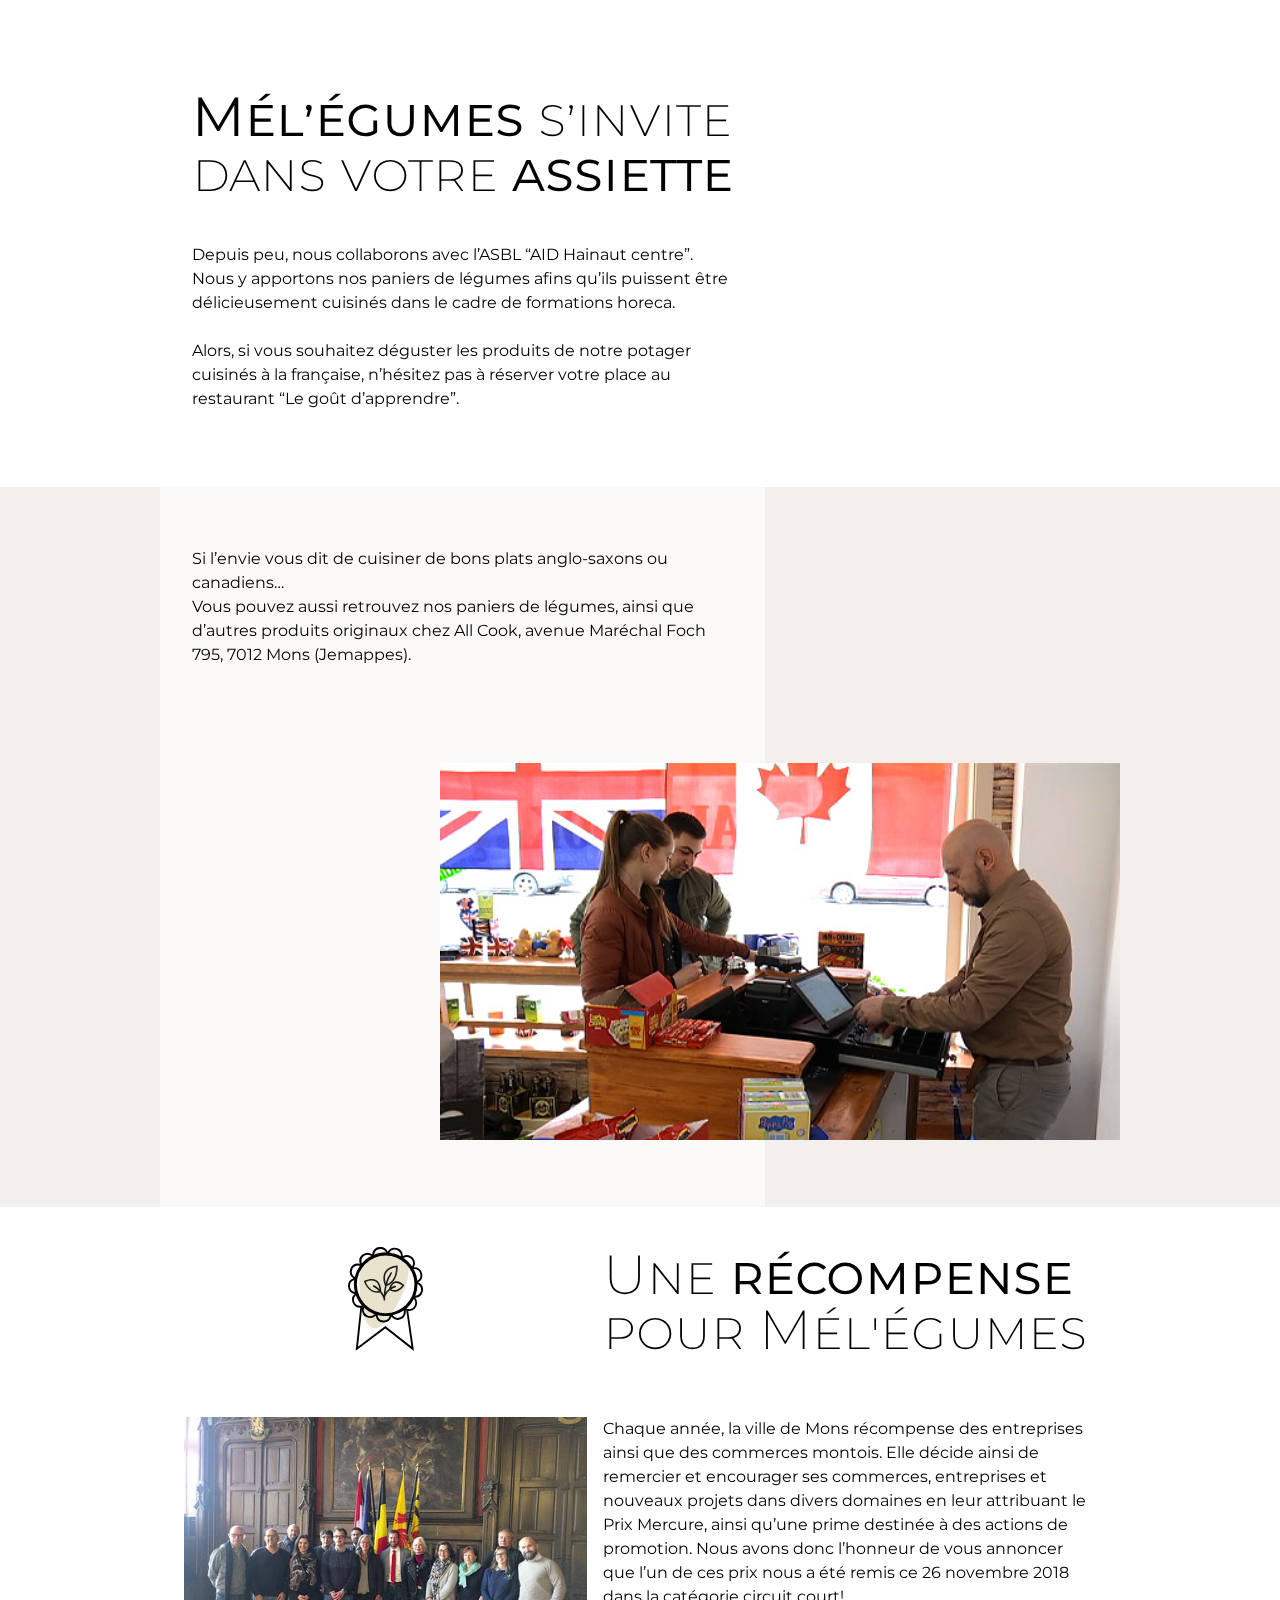
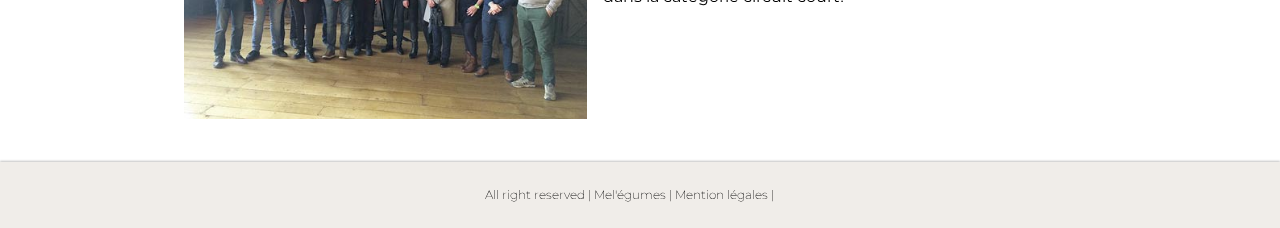
==== commit b645234d: "Communauté: corrections et modifications sur base du todo" ====
--- a/communaute.html
+++ b/communaute.html
@@ -5,7 +5,10 @@
     <meta name="viewport" content="width=device-width, initial-scale=1.0">
     <meta http-equiv="X-UA-Compatible" content="ie=edge">
     <title>Mél'égumes - Communauté</title>
+    <link rel="stylesheet" href="https://use.fontawesome.com/releases/v5.7.1/css/all.css" integrity="sha384-fnmOCqbTlWIlj8LyTjo7mOUStjsKC4pOpQbqyi7RrhN7udi9RwhKkMHpvLbHG9Sr" crossorigin="anonymous">
     <link rel="stylesheet" href="css/communaute.css">
+    <link rel="shortcut icon" href="img/commu/favicon.png" type="image/x-icon">
+
 </head>
 <body>
     <header>
@@ -75,7 +78,7 @@
             <div class="svgCont">
                 <img src="img/commu/icone_prix.svg" alt="Picto prix mercure" width="75px">
             </div>
-            <h3>Une <strong>récompense</strong> pour Mél'égumes'</h3>
+            <h3>Une <strong>récompense</strong> pour Mél'égumes</h3>
             <div class="txtCont">
                 <p>Chaque année, la ville de Mons récompense des entreprises ainsi que des commerces montois. Elle décide ainsi de remercier et encourager ses commerces, entreprises et nouveaux projets dans divers domaines en leur attribuant le Prix Mercure, ainsi qu’une prime destinée à des actions de promotion. Nous avons donc l’honneur de vous annoncer que l’un de ces prix nous a été remis ce 26 novembre 2018 dans la catégorie circuit court!</p>
             </div>
--- a/css/communaute.css
+++ b/css/communaute.css
@@ -96,7 +96,7 @@
 }
 
 h2 {
-  font-size: 3.75em;
+  font-size: 3.125em;
   font-weight: 300;
   font-variant: small-caps;
 }
@@ -213,18 +213,15 @@
   width: calc(100vw - 7.5em);
   -webkit-transition: -webkit-transform 0.5s;
   transition: -webkit-transform 0.5s;
-  -o-transition: transform 0.5s;
   transition: transform 0.5s;
   transition: transform 0.5s, -webkit-transform 0.5s;
 }
 
 .showNav {
   -webkit-transform: translateX(calc( -100vw + 7.5em));
-      -ms-transform: translateX(calc( -100vw + 7.5em));
           transform: translateX(calc( -100vw + 7.5em));
   -webkit-transition: -webkit-transform 0.5s;
   transition: -webkit-transform 0.5s;
-  -o-transition: transform 0.5s;
   transition: transform 0.5s;
   transition: transform 0.5s, -webkit-transform 0.5s;
 }
@@ -280,7 +277,6 @@
   }
   .showNav {
     -webkit-transform: translateX(-13.75em);
-        -ms-transform: translateX(-13.75em);
             transform: translateX(-13.75em);
   }
 }
@@ -308,12 +304,10 @@
   nav {
     position: static;
     -webkit-transform: unset;
-        -ms-transform: unset;
             transform: unset;
     width: unset;
     height: unset;
     -webkit-transition: none;
-    -o-transition: none;
     transition: none;
   }
   .menuButton {
@@ -341,10 +335,8 @@
   }
   .showNav {
     -webkit-transform: none;
-        -ms-transform: none;
             transform: none;
     -webkit-transition: none;
-    -o-transition: none;
     transition: none;
   }
 }
@@ -378,17 +370,17 @@
 }
 
 .imgCont {
+  margin-top: 3em;
   min-width: 100%;
 }
 
 .intro {
-  padding-top: 1.25em;
+  padding-top: 2.5em;
   height: 13.75em;
 }
 
 .histoire {
-  padding-top: 2.5em;
-  padding-bottom: 2.5em;
+  padding: 4em 0;
 }
 
 .imageFond {
@@ -419,7 +411,11 @@
     height: 31.25em;
   }
   .imgCont {
+    margin-top: 0;
     min-width: unset;
+  }
+  .histoire {
+    padding: 8em 0;
   }
   .histoire .wrapper {
     display: -ms-grid;
@@ -474,8 +470,8 @@
   .recompense .wrapper {
     display: -ms-grid;
     display: grid;
-    -ms-grid-columns: 1fr 1fr;
-        grid-template-columns: 1fr 1fr;
+    -ms-grid-columns: .9fr 1.1fr;
+        grid-template-columns: .9fr 1.1fr;
     -ms-grid-rows: 6.625em auto;
         grid-template-rows: 6.625em auto;
     grid-column-gap: 1em;
@@ -563,4 +559,8 @@
     margin-left: 0.625em;
   }
 }
+
+.footButton a:hover {
+  color: #d2b79d;
+}
 /*# sourceMappingURL=communaute.css.map */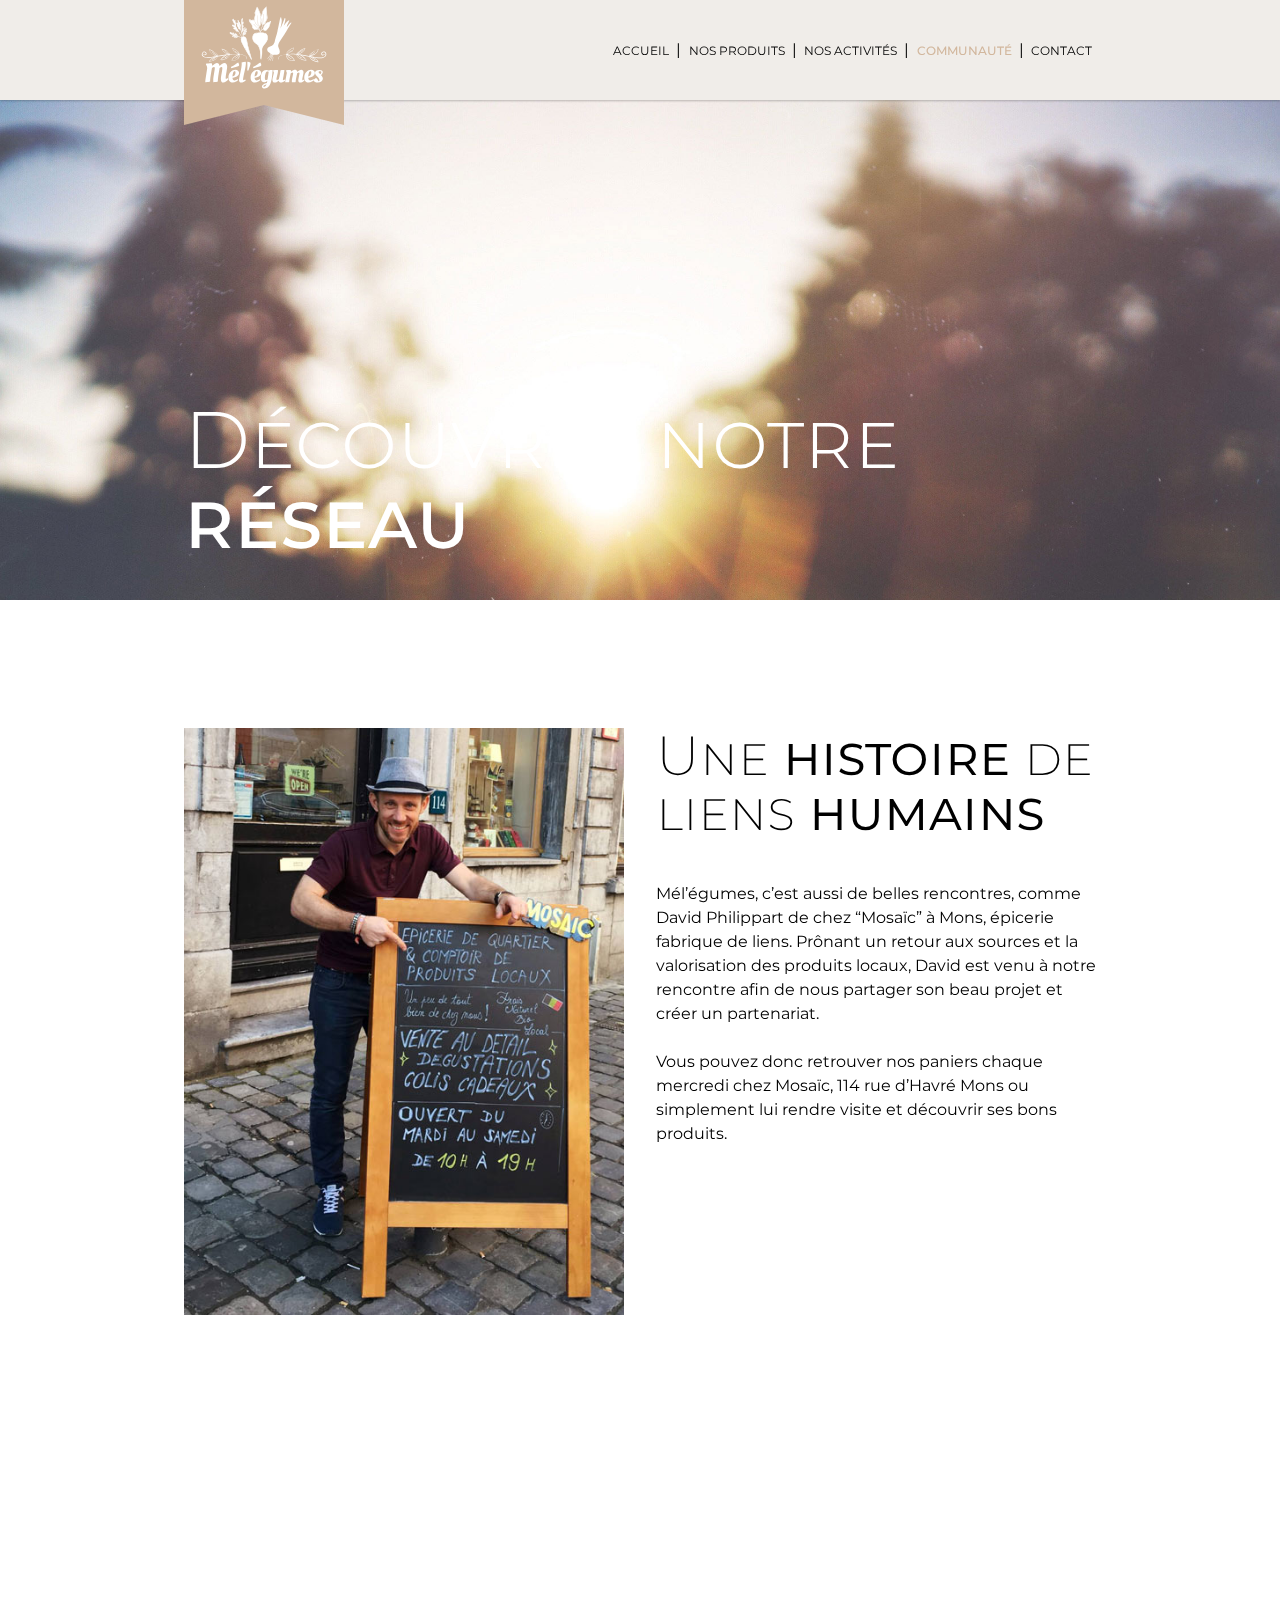
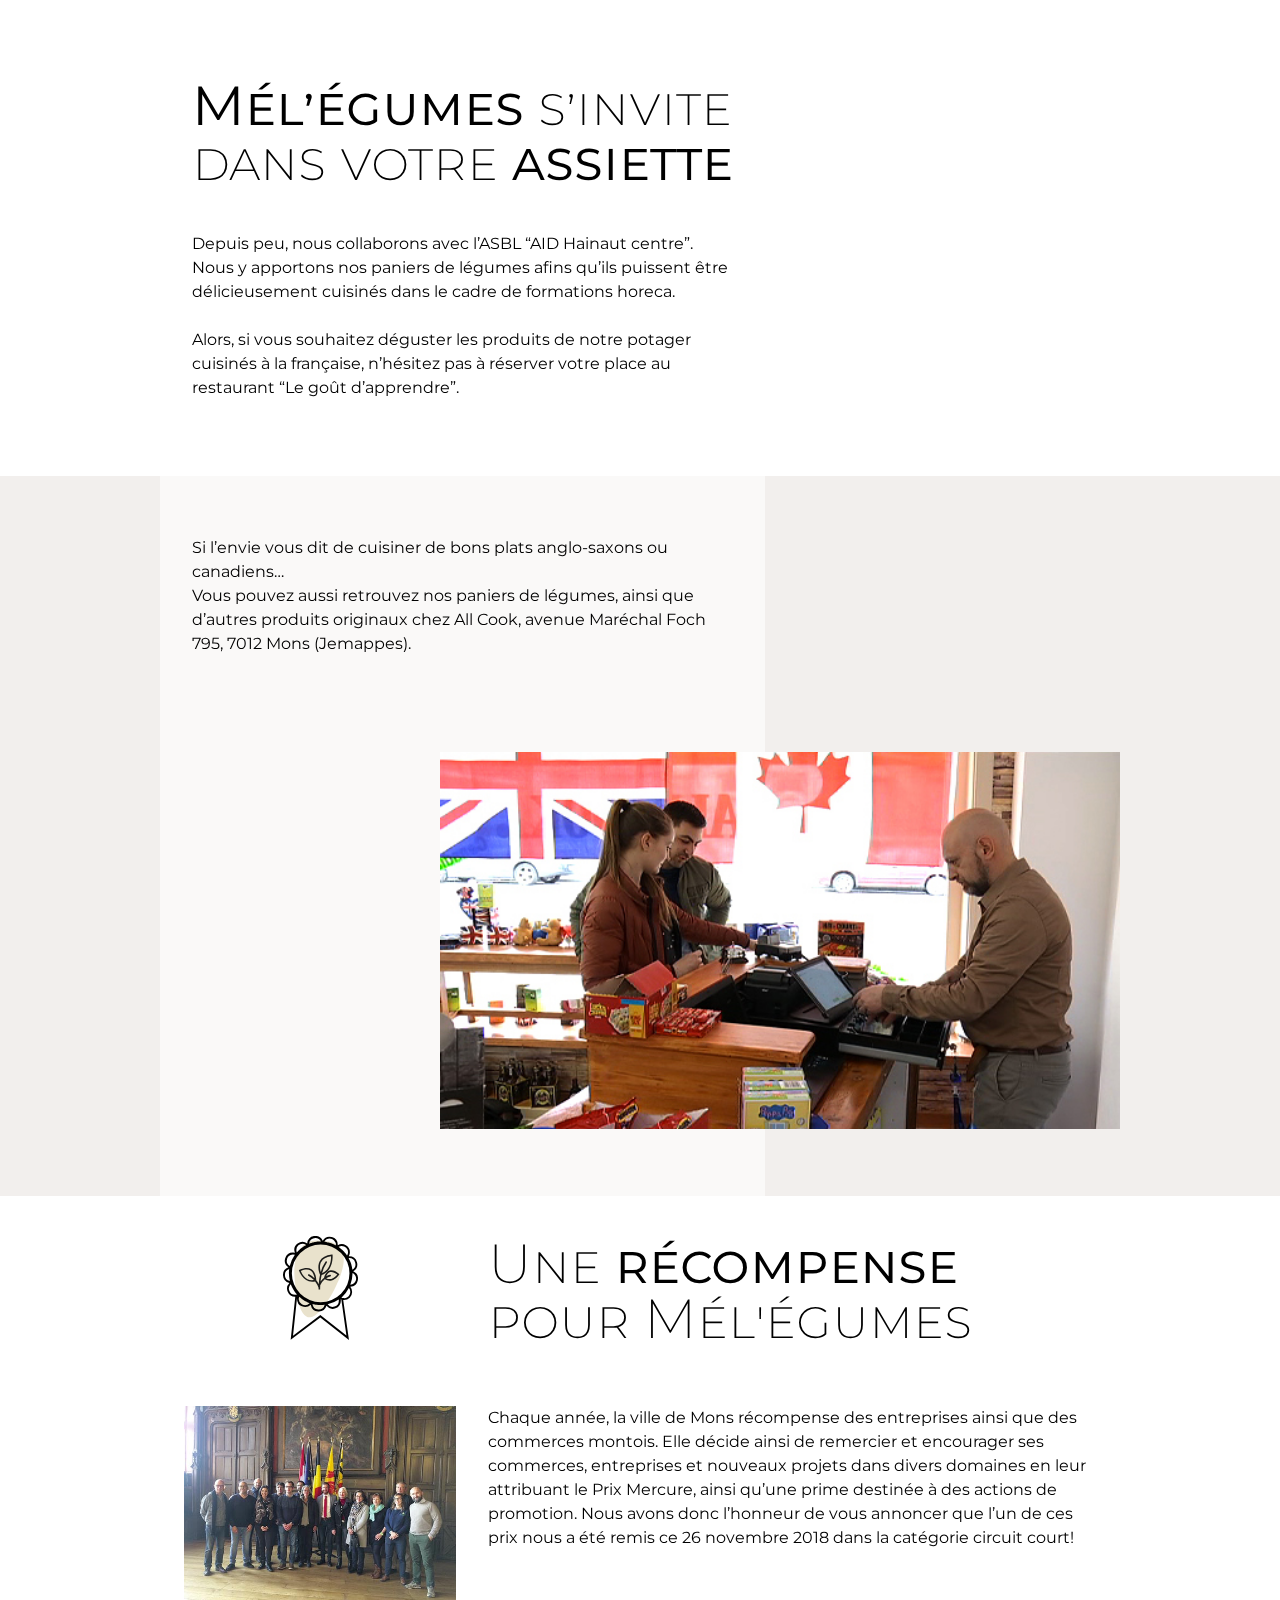
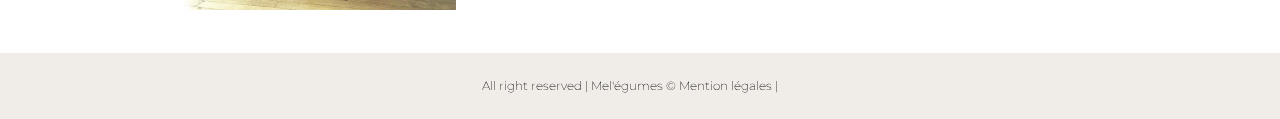
==== commit 4a3157d7: "Ajout d'un boutton pour retourner en haut de la page" ====
--- a/communaute.html
+++ b/communaute.html
@@ -6,11 +6,16 @@
     <meta http-equiv="X-UA-Compatible" content="ie=edge">
     <title>Mél'égumes - Communauté</title>
     <link rel="stylesheet" href="https://use.fontawesome.com/releases/v5.7.1/css/all.css" integrity="sha384-fnmOCqbTlWIlj8LyTjo7mOUStjsKC4pOpQbqyi7RrhN7udi9RwhKkMHpvLbHG9Sr" crossorigin="anonymous">
+    <link rel="stylesheet" href="vendor/hamburgers.css">
     <link rel="stylesheet" href="css/communaute.css">
     <link rel="shortcut icon" href="img/commu/favicon.png" type="image/x-icon">
 
 </head>
 <body>
+    <div id="backToTop">
+        <a href="#"><i class="bttArrow fas fa-arrow-up"></i></a>
+    </div>
+    
     <header>
         <div class="wrapper header">
             <!-- Logo -->
@@ -22,22 +27,26 @@
             </div>
             <!-- Menu -->
             <div class="menuButton">
-                <button onclick="showMenu()">☰</button>
+                <button class="hamburger hamburger--spin" type="button" onclick="showMenu()">
+                    <span class="hamburger-box">
+                      <span class="hamburger-inner"></span>
+                    </span>
+                </button>
             </div>
             <nav id = "menu">
                 <ul class="menu">
-                    <li><a href="index.html">Accueil </a> <span class="menu-separator">|</span></li>
-                    <li><a href="nos-produits.html">Nos produits </a> <span class="menu-separator">|</span></li>
-                    <li><a href="nos-activites.html">Nos activités </a> <span class="menu-separator">|</span></li>
-                    <li><a href="communaute.html" class="currentNav">Communauté </a> <span class="menu-separator">|</span></li>
-                    <li><a href="contact.html">Contact </a></li>
+                    <li><a class="nav-accu" href="index.html" >Accueil </a> <span class="menu-separator">|</span></li>
+                    <li><a class="nav-prod" href="nos-produits.html">Nos produits </a> <span class="menu-separator">|</span></li>
+                    <li><a class="nav-acti" href="nos-activites.html">Nos activités </a> <span class="menu-separator">|</span></li>
+                    <li><a class="nav-comm currentNav" href="communaute.html">Communauté </a> <span class="menu-separator">|</span></li>
+                    <li><a class="nav-cont" href="contact.html">Contact </a></li>
                 </ul>
             </nav>
         </div>
         <script src="js/menu.js"></script>
     </header>
 
-    <section class="intro firstSection parallax-window" data-parallax="scroll" data-image-src="img/commu/bg1.jpg">
+    <section class="intro firstSection parallax-window" data-parallax="scroll" data-image-src="img/commu/bg1.jpg" data-position-y="top">
         <div class="wrapper">
             <h2>Découvrez notre <br>     <strong>réseau</strong></h2>
         </div>
@@ -91,7 +100,7 @@
 
     <footer>
         <div class="wrapper">
-            <p class="textFooter">All right reserved | Mel'égumes | Mention légales | </p>
+            <p class="textFooter">All right reserved | <a href="index.html">Mel'égumes</a> &copy; <a href="mentions.html">Mention légales</a> | </p>
             <p class="footButton"><a href="https://www.facebook.com/M%C3%A9l%C3%A9gumes-1118822338164204/"><i class="fab fa-facebook-square"></i></a><a href="https://www.instagram.com/mel_egumes_mons/"><i class="fab fa-instagram"></i></a></p>
         </div>
     </footer>
--- a/css/communaute.css
+++ b/css/communaute.css
@@ -61,6 +61,7 @@
   font-family: 'Montserrat', sans-serif;
   font-size: 100%;
   overflow-x: hidden;
+  scroll-behavior: smooth;
 }
 
 *, *:before, *:after {
@@ -81,6 +82,47 @@
   height: 100%;
 }
 
+#backToTop {
+  position: fixed;
+  bottom: 1.4em;
+  right: -3.7em;
+  font-size: 2.2em;
+  z-index: 100;
+  height: 1.5em;
+  width: 1.5em;
+  border-radius: 1em;
+  border: none;
+  color: white;
+  background-color: #dead65;
+  -webkit-transition: -webkit-transform .2s;
+  transition: -webkit-transform .2s;
+  -o-transition: transform .2s;
+  transition: transform .2s;
+  transition: transform .2s, -webkit-transform .2s;
+  -webkit-box-shadow: 0 0 0.0625em #000;
+          box-shadow: 0 0 0.0625em #000;
+}
+
+#backToTop a {
+  display: block;
+  height: 100%;
+  width: 100%;
+  text-align: center;
+  padding-top: .25em;
+  color: white;
+}
+
+.btt-display {
+  -webkit-transform: translateX(-4em);
+      -ms-transform: translateX(-4em);
+          transform: translateX(-4em);
+  -webkit-transition: -webkit-transform .2s;
+  transition: -webkit-transform .2s;
+  -o-transition: transform .2s;
+  transition: transform .2s;
+  transition: transform .2s, -webkit-transform .2s;
+}
+
 .espace {
   height: 500px;
 }
@@ -128,6 +170,9 @@
   }
   h3 {
     font-size: 3.4375em;
+  }
+  #backToTop {
+    display: none;
   }
 }
 
@@ -213,15 +258,18 @@
   width: calc(100vw - 7.5em);
   -webkit-transition: -webkit-transform 0.5s;
   transition: -webkit-transform 0.5s;
+  -o-transition: transform 0.5s;
   transition: transform 0.5s;
   transition: transform 0.5s, -webkit-transform 0.5s;
 }
 
 .showNav {
   -webkit-transform: translateX(calc( -100vw + 7.5em));
+      -ms-transform: translateX(calc( -100vw + 7.5em));
           transform: translateX(calc( -100vw + 7.5em));
   -webkit-transition: -webkit-transform 0.5s;
   transition: -webkit-transform 0.5s;
+  -o-transition: transform 0.5s;
   transition: transform 0.5s;
   transition: transform 0.5s, -webkit-transform 0.5s;
 }
@@ -247,10 +295,6 @@
   padding: 0.6em 1.25em 0.6em 0;
 }
 
-.menu li a:hover {
-  background-color: #dead65;
-}
-
 .menu .menu-separator {
   display: none;
 }
@@ -258,6 +302,26 @@
 .menu .currentNav {
   background-color: #dead65;
   font-weight: 500;
+}
+
+.nav-accu:hover {
+  background-color: #872f39;
+}
+
+.nav-prod:hover {
+  background-color: #a69a54;
+}
+
+.nav-acti:hover {
+  background-color: #4d837d;
+}
+
+.nav-cont:hover {
+  background-color: #dead65;
+}
+
+.nav-comm:hover {
+  background-color: #d2b79d;
 }
 
 @media screen and (max-height: 350px) {
@@ -277,6 +341,7 @@
   }
   .showNav {
     -webkit-transform: translateX(-13.75em);
+        -ms-transform: translateX(-13.75em);
             transform: translateX(-13.75em);
   }
 }
@@ -304,10 +369,12 @@
   nav {
     position: static;
     -webkit-transform: unset;
+        -ms-transform: unset;
             transform: unset;
     width: unset;
     height: unset;
     -webkit-transition: none;
+    -o-transition: none;
     transition: none;
   }
   .menuButton {
@@ -322,10 +389,6 @@
     display: inline;
     font-size: 0.75em;
   }
-  .menu li a:hover {
-    background-color: unset;
-    color: #dead65;
-  }
   .menu .menu-separator {
     display: unset;
   }
@@ -333,10 +396,32 @@
     background-color: unset;
     color: #dead65;
   }
+  .nav-accu:hover {
+    background-color: unset;
+    color: #872f39;
+  }
+  .nav-prod:hover {
+    background-color: unset;
+    color: #a69a54;
+  }
+  .nav-acti:hover {
+    background-color: unset;
+    color: #4d837d;
+  }
+  .nav-cont:hover {
+    background-color: unset;
+    color: #dead65;
+  }
+  .nav-comm:hover {
+    background-color: unset;
+    color: #d2b79d;
+  }
   .showNav {
     -webkit-transform: none;
+        -ms-transform: none;
             transform: none;
     -webkit-transition: none;
+    -o-transition: none;
     transition: none;
   }
 }
@@ -349,22 +434,22 @@
   fill: #d2b79d;
 }
 
-.menu li a:hover, .menu .currentNav {
+.menu .currentNav {
   background-color: #d2b79d;
   color: white;
 }
 
 @media screen and (min-width: 769px) {
-  .menu li a:hover {
-    background-color: unset;
-    color: #d2b79d;
-  }
   .menu .currentNav {
     background-color: unset;
     color: #d2b79d;
   }
 }
 
+#backToTop {
+  background-color: #d2b79d;
+}
+
 img {
   width: 100%;
 }
@@ -375,8 +460,9 @@
 }
 
 .intro {
-  padding-top: 2.5em;
+  padding-top: 6.25em;
   height: 13.75em;
+  color: white;
 }
 
 .histoire {
@@ -405,10 +491,17 @@
   margin-bottom: 1.25em;
 }
 
+@media screen and (min-width: 1180px) {
+  .parallax-slider[src="img/commu/bg1.jpg"] {
+    top: 4vw;
+  }
+}
+
 @media screen and (min-width: 725px) {
   .intro {
-    padding-top: 12.5em;
+    padding-top: 18.75em;
     height: 31.25em;
+    background-position: top;
   }
   .imgCont {
     margin-top: 0;
@@ -420,7 +513,7 @@
   .histoire .wrapper {
     display: -ms-grid;
     display: grid;
-    grid-column-gap: 1em;
+    grid-column-gap: 2em;
     -ms-grid-columns: 1fr 1fr;
         grid-template-columns: 1fr 1fr;
         grid-template-areas: "img txt";
@@ -438,6 +531,7 @@
   }
   .imageFond {
     height: 70vh;
+    min-height: 28.4375em;
   }
   .imageFond .wrapper {
     position: relative;
@@ -470,11 +564,11 @@
   .recompense .wrapper {
     display: -ms-grid;
     display: grid;
-    -ms-grid-columns: .9fr 1.1fr;
-        grid-template-columns: .9fr 1.1fr;
+    -ms-grid-columns: .65fr 1.45fr;
+        grid-template-columns: .65fr 1.45fr;
     -ms-grid-rows: 6.625em auto;
         grid-template-rows: 6.625em auto;
-    grid-column-gap: 1em;
+    grid-column-gap: 2em;
     grid-row-gap: 4em;
         grid-template-areas: "svg	title"  "img	para";
@@ -502,8 +596,6 @@
 }
 
 footer {
-  -webkit-box-shadow: 0 -1px 2px #0000003d;
-          box-shadow: 0 -1px 2px #0000003d;
   background-color: #f0ede9;
   padding: 0.9375em 0;
 }
@@ -534,6 +626,15 @@
   font-size: 0.75em;
 }
 
+.textFooter a {
+  color: black;
+  text-decoration: none;
+}
+
+.textFooter a:hover {
+  text-decoration: underline;
+}
+
 .footButton {
   font-size: 1.5em;
   text-align: center;
